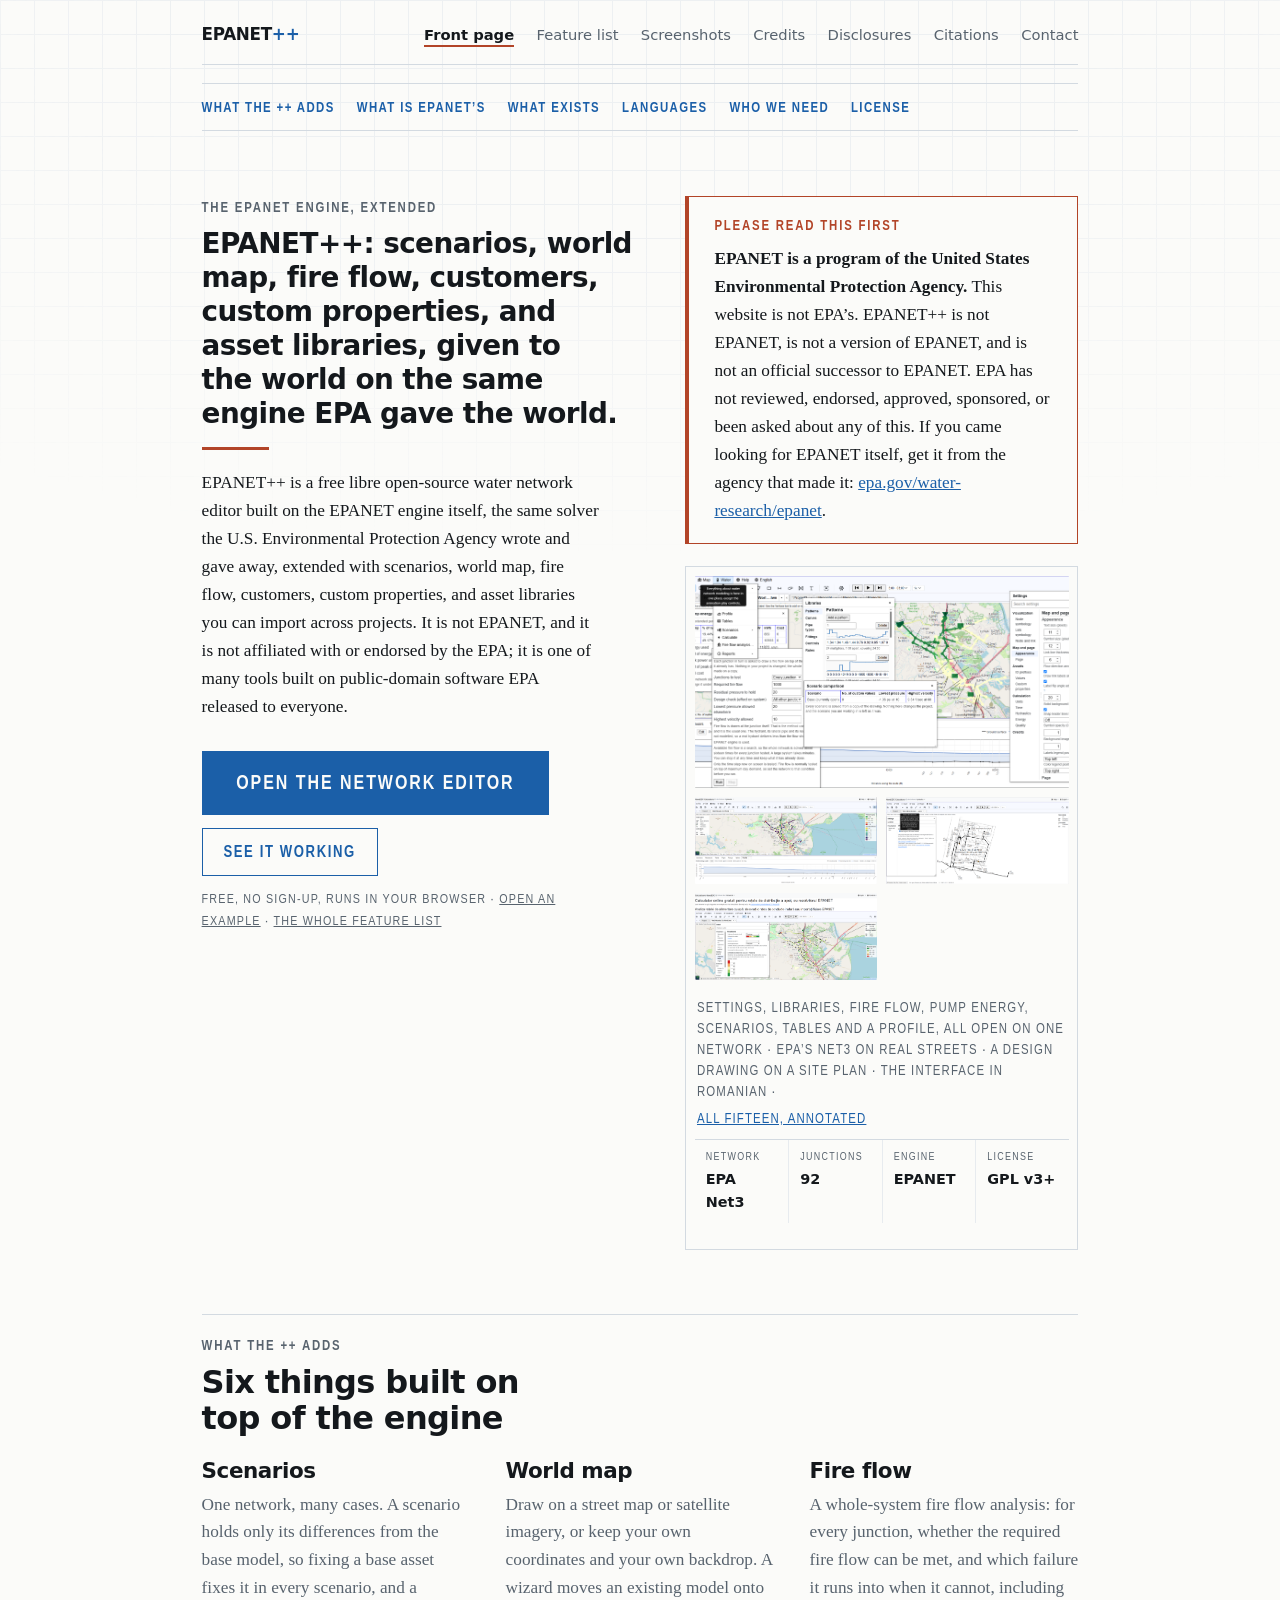
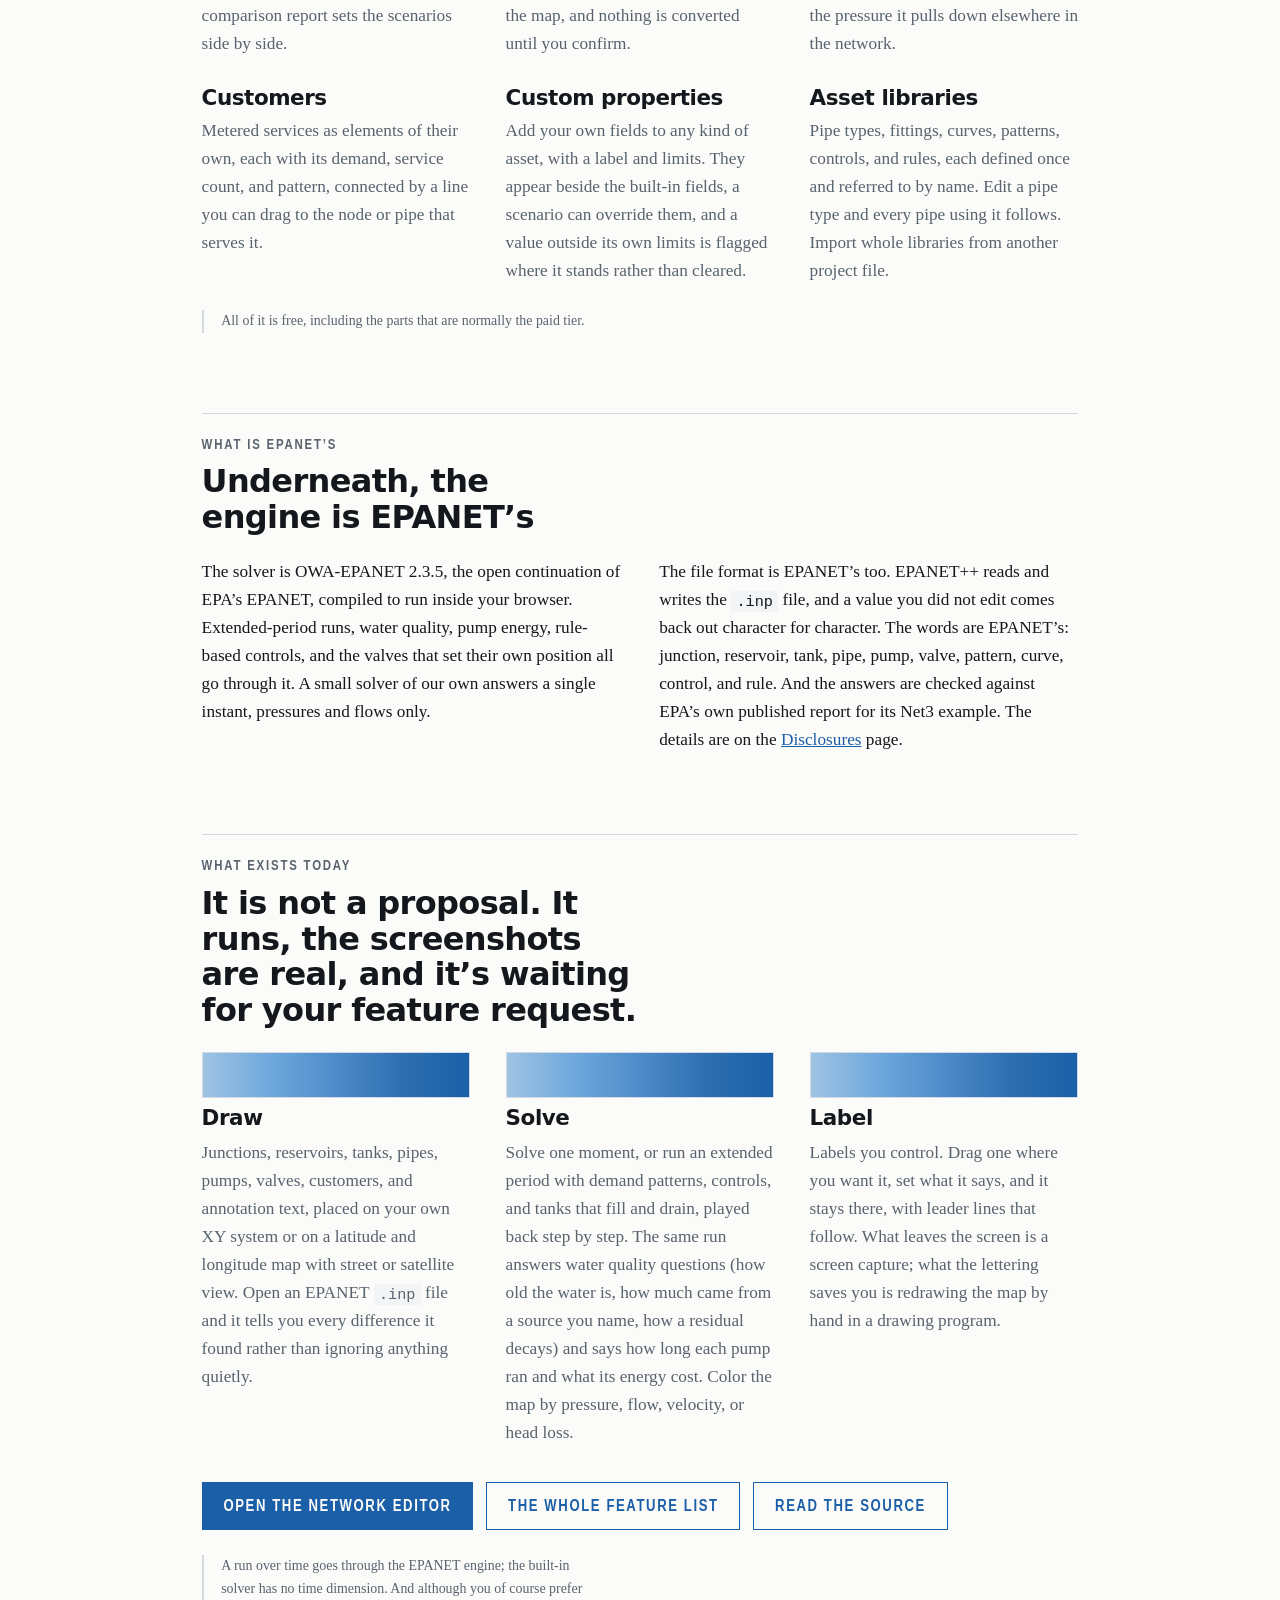
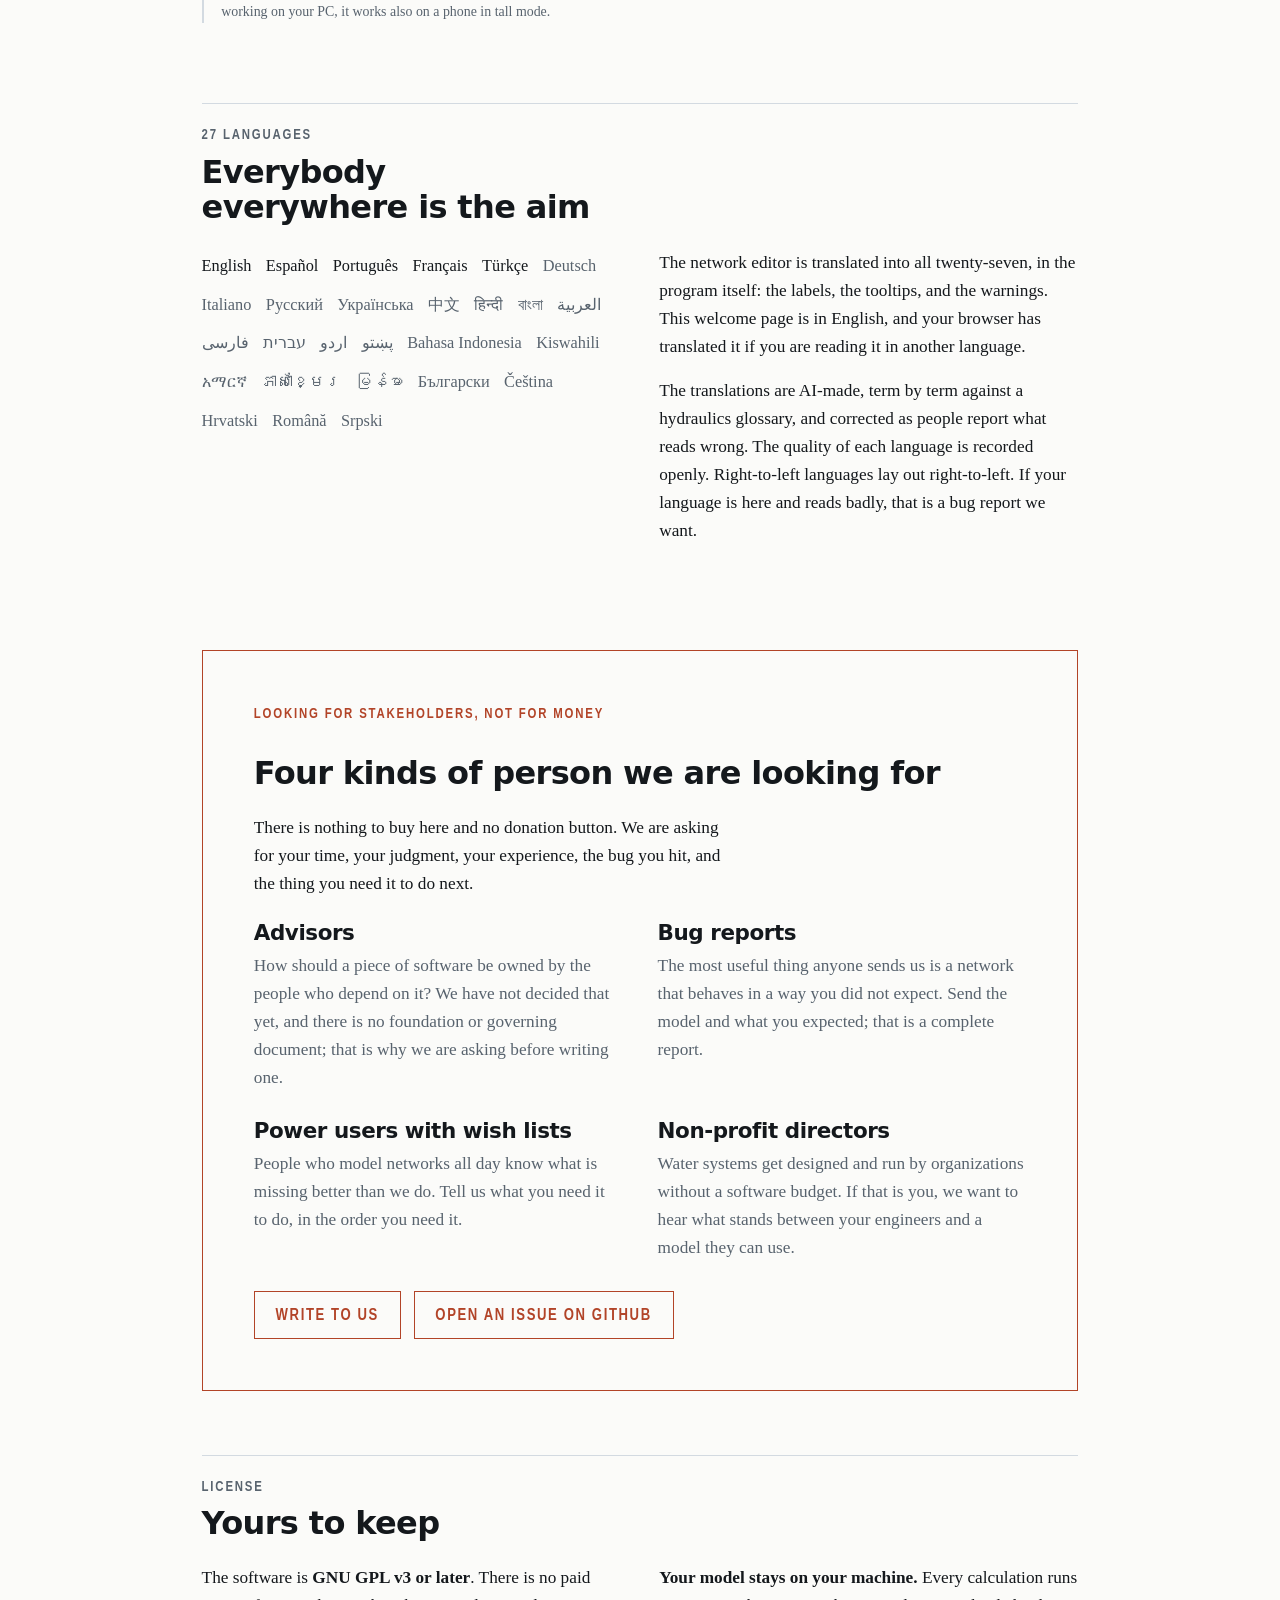
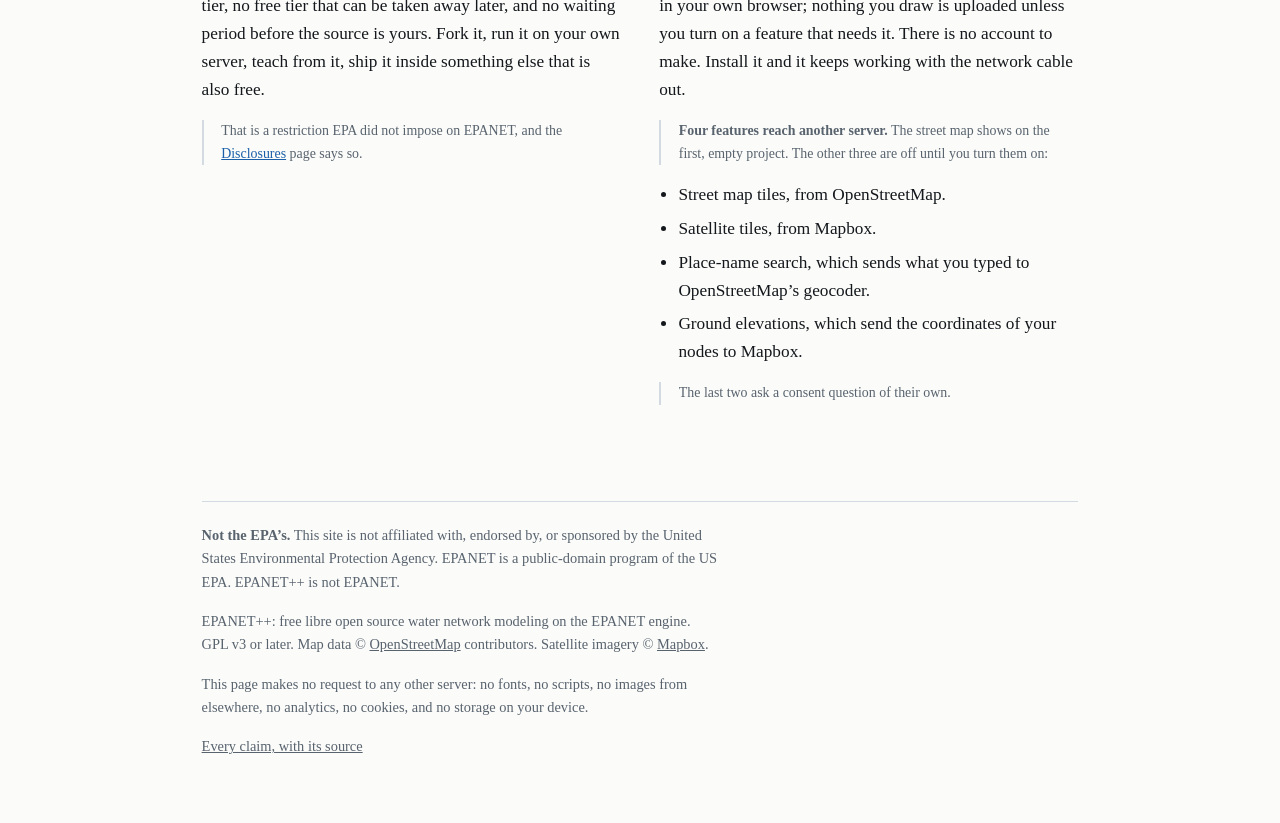
==== index.html @ e7a082dd "EPANET++ landing site: LibreWaterNet mirror, Option A app link Co-Authored-By: Claude Opus 5.5 (1M c" ====
<!doctype html>
<html lang="en">
<head>
<meta charset="utf-8">
<meta name="viewport" content="width=device-width, initial-scale=1">
<link rel="icon" href="favicon.svg" type="image/svg+xml">
<title>EPANET++ · the EPANET engine, extended</title>
<meta name="description" content="A free, GPL-licensed water network editor built on the EPANET engine, extended with scenarios, a world map, fire flow, customers, custom properties, and asset libraries. Not EPANET, and not affiliated with the EPA.">
<link rel="canonical" href="https://epanet-plus-plus.org/">
<meta property="og:type" content="website">
<meta property="og:site_name" content="EPANET++">
<meta property="og:url" content="https://epanet-plus-plus.org/">
<meta property="og:title" content="EPANET++ · the EPANET engine, extended">
<meta property="og:description" content="A free, GPL-licensed water network editor built on the EPANET engine, extended with scenarios, a world map, fire flow, customers, custom properties, and asset libraries. Not EPANET, and not affiliated with the EPA.">
<meta property="og:image" content="https://epanet-plus-plus.org/img/0082.png">
<meta property="og:image:width" content="1921">
<meta property="og:image:height" content="920">
<meta property="og:image:alt" content="One browser window showing a water network on a street map with the Settings box, the Libraries box, a fire flow analysis, a pump energy report, a scenario comparison and a hydraulic profile all open over it.">
<meta name="twitter:card" content="summary_large_image">

<link rel="stylesheet" href="style.css">
<style>
	/* The legend swatches: five steps of one blue ramp, drawn in CSS (LibreWaterNet drew them in
	   script; there is no script on this site). */
	#sw-draw    { background: linear-gradient(90deg, #9EC3E3, #6FA8DC, #4E8BC9, #2E6FB0, #1B5FA8); }
	#sw-solve   { background: linear-gradient(90deg, #9EC3E3, #6FA8DC, #4E8BC9, #2E6FB0, #1B5FA8); }
	#sw-publish { background: linear-gradient(90deg, #9EC3E3, #6FA8DC, #4E8BC9, #2E6FB0, #1B5FA8); }
</style>
</head>
<body>

<div class="sheet-bg" aria-hidden="true"></div>

<div class="sheet">

<header class="topbar">
	<!-- BEGIN GENERATED CHROME -->
	<div class="marks">
		<a class="wordmark" href="index.html">EPANET<span class="pp">++</span></a>
	</div>
	<nav>
		<a href="index.html" aria-current="page">Front page</a>
		<a href="features.html">Feature list</a>
		<a href="screenshots.html">Screenshots</a>
		<a href="credits.html">Credits</a>
		<a href="disclosures.html">Disclosures</a>
		<a href="citations.html">Citations</a>
		<a href="https://hawsedc.com/engcalcs/contact.php">Contact</a>
	</nav>
	<!-- END GENERATED CHROME -->
</header>
<nav class="jump" aria-label="Sections of this page">
	<a href="#adds">What the ++ adds</a>
	<a href="#engine">What is EPANET&rsquo;s</a>
	<a href="#what">What exists</a>
	<a href="#languages">Languages</a>
	<a href="#stakeholders">Who we need</a>
	<a href="#license">License</a>
</nav>

<main>

	<div class="hero">
		<div class="hero-grid">
			<div>
				<p class="label">The EPANET engine, extended</p>
				<!-- HEADLINE AND LEDE ARE TOM'S WORDING, VERBATIM (2026-09-27). Do not edit a word of
				     either without his ruling. The sentence "We are still finding out what EPANET can
				     do that we cannot, and we say so." was REMOVED on his instruction; do not restore
				     it. See CLAIMS.md section 1. -->
				<h1 class="h1-long">EPANET++: scenarios, world map, fire flow, customers, custom properties, and asset libraries, given to the world on the same engine EPA gave the world.<span class="rule-under"></span></h1>
				<p class="lede">EPANET++ is a free libre open-source water network editor built on the EPANET engine itself, the same solver the U.S. Environmental Protection Agency wrote and gave away, extended with scenarios, world map, fire flow, customers, custom properties, and asset libraries you can import across projects. It is not EPANET, and it is not affiliated with or endorsed by the EPA; it is one of many tools built on public-domain software EPA released to everyone.</p>
				<div class="actions">
					<a class="btn btn-go" data-app="" href="https://librewaternet.org/app/">Open the network editor</a>
					<a class="btn btn-ghost" href="screenshots.html">See it working</a>
				</div>
				<p class="actions-note">Free, no sign-up, runs in your browser &middot; <a data-app="?lpn_examples=1" href="https://librewaternet.org/app/?lpn_examples=1">Open an example</a> &middot; <a href="features.html">The whole feature list</a></p>
			</div>

			<div>
				<!-- THE DISCLAIMER IS ON THE FIRST SCREEN (dev/epanet-plus-plus-plan.md in EngCalcs):
				     "++" is a bolder typographic claim than "Not EPANET" and invites the affiliation
				     question harder. Adapted from not-epanet.org's model paragraph. It heads the right
				     column so it is above the fold on a desktop; on a phone it follows the buttons, below
				     a lede that already says "It is not EPANET". -->
				<div class="disclaimer" style="margin:0 0 1.4rem">
					<span class="label">Please read this first</span>
					<p><b>EPANET is a program of the United States Environmental Protection Agency.</b>
					This website is not EPA&rsquo;s. EPANET++ is not EPANET, is not a version of EPANET,
					and is not an official successor to EPANET. EPA has not reviewed, endorsed, approved,
					sponsored, or been asked about any of this. If you came looking for EPANET itself, get
					it from the agency that made it:
					<a href="https://www.epa.gov/water-research/epanet">epa.gov/water-research/epanet</a>.</p>
				</div>

			<figure class="plate" style="margin:0">
				<img src="img/0082.png" alt="One browser window showing a water network on a street map with the Settings box, the Libraries box, a fire flow analysis, a pump energy report, a scenario comparison and a hydraulic profile all open over it." width="1921" height="920" decoding="async">
				<div class="plate-strip">
					<img src="img/0028.png" alt="A water network on a street map of Novato, California, colored by pressure, with a hydraulic profile along a chosen path in the pane beneath it." width="1922" height="918" loading="lazy" decoding="async">
					<img src="img/0007.png" alt="A water network drawn over a site plan with hand-placed labels, leader lines and a title block." width="1917" height="919" loading="lazy" decoding="async">
					<img src="img/0026.png" alt="The same software with its entire interface in Romanian." width="1917" height="919" loading="lazy" decoding="async">
				</div>
				<figcaption class="plate-cap">Settings, Libraries, fire flow, pump energy, scenarios, tables and a profile, all open on one network &middot;
					EPA&rsquo;s Net3 on real streets &middot; a design drawing on a site plan &middot; the interface in Romanian &middot;
					<a href="screenshots.html">all fifteen, annotated</a></figcaption>
				<dl class="titleblock">
					<div><dt>Network</dt><dd>EPA Net3</dd></div>
					<div><dt>Junctions</dt><dd>92</dd></div>
					<div><dt>Engine</dt><dd>EPANET</dd></div>
					<div><dt>License</dt><dd>GPL v3+</dd></div>
				</dl>
			</figure>
			</div>
		</div>
	</div>

	<section id="adds">
		<div class="sec-head">
			<span class="label">What the ++ adds</span>
			<h2>Six things built on top of the engine</h2>
		</div>
		<!-- EACH OF THESE IS A STATEMENT ABOUT US, NEVER ABOUT WHAT EPANET LACKS. Tom struck a
		     "not downstream of EPANET" list once already for naming things EPANET does have. Say
		     what we built and stop. -->
		<div class="adds">
			<article>
				<h3>Scenarios</h3>
				<p>One network, many cases. A scenario holds only its differences from the base model, so
				fixing a base asset fixes it in every scenario, and a comparison report sets the scenarios
				side by side.</p>
			</article>
			<article>
				<h3>World map</h3>
				<p>Draw on a street map or satellite imagery, or keep your own coordinates and your own
				backdrop. A wizard moves an existing model onto the map, and nothing is converted until
				you confirm.</p>
			</article>
			<article>
				<h3>Fire flow</h3>
				<p>A whole-system fire flow analysis: for every junction, whether the required fire flow
				can be met, and which failure it runs into when it cannot, including the pressure it pulls
				down elsewhere in the network.</p>
			</article>
			<article>
				<h3>Customers</h3>
				<p>Metered services as elements of their own, each with its demand, service count, and
				pattern, connected by a line you can drag to the node or pipe that serves it.</p>
			</article>
			<article>
				<h3>Custom properties</h3>
				<p>Add your own fields to any kind of asset, with a label and limits. They appear beside
				the built-in fields, a scenario can override them, and a value outside its own limits is
				flagged where it stands rather than cleared.</p>
			</article>
			<article>
				<h3>Asset libraries</h3>
				<p>Pipe types, fittings, curves, patterns, controls, and rules, each defined once and
				referred to by name. Edit a pipe type and every pipe using it follows. Import whole
				libraries from another project file.</p>
			</article>
		</div>
		<p class="note">All of it is free, including the parts that are normally the paid tier.</p>
	</section>

	<section id="engine">
		<div class="sec-head">
			<span class="label">What is EPANET&rsquo;s</span>
			<h2>Underneath, the engine is EPANET&rsquo;s</h2>
		</div>
		<div class="two-col">
			<div>
				<p>The solver is OWA-EPANET 2.3.5, the open continuation of EPA&rsquo;s EPANET, compiled
				to run inside your browser. Extended-period runs, water quality, pump energy, rule-based
				controls, and the valves that set their own position all go through it. A small solver of
				our own answers a single instant, pressures and flows only.</p>
			</div>
			<div>
				<p>The file format is EPANET&rsquo;s too. EPANET++ reads and writes the <code>.inp</code>
				file, and a value you did not edit comes back out character for character. The words are
				EPANET&rsquo;s: junction, reservoir, tank, pipe, pump, valve, pattern, curve, control, and
				rule. And the answers are checked against EPA&rsquo;s own published report for its Net3
				example. The details are on the <a href="disclosures.html">Disclosures</a> page.</p>
			</div>
		</div>
	</section>

	<section id="what">
		<div class="sec-head">
			<span class="label">What exists today</span>
			<h2>It is not a proposal. It runs, the screenshots are real, and it&rsquo;s waiting for your feature request.</h2>
		</div>
		<div class="legend">
			<article>
				<div class="swatch" id="sw-draw"></div>
				<h3>Draw</h3>
				<p>Junctions, reservoirs, tanks, pipes, pumps, valves, customers, and annotation text,
				placed on your own XY system or on a latitude and longitude map with street or satellite
				view. Open an EPANET <code>.inp</code> file and it tells you every difference it found
				rather than ignoring anything quietly.</p>
			</article>
			<article>
				<div class="swatch" id="sw-solve"></div>
				<h3>Solve</h3>
				<p>Solve one moment, or run an extended period with demand patterns, controls, and tanks
				that fill and drain, played back step by step. The same run answers water quality
				questions (how old the water is, how much came from a source you name, how a residual
				decays) and says how long each pump ran and what its energy cost. Color the map by
				pressure, flow, velocity, or head loss.</p>
			</article>
			<article>
				<div class="swatch" id="sw-publish"></div>
				<h3>Label</h3>
				<p>Labels you control. Drag one where you want it, set what it says, and it stays there,
				with leader lines that follow. What leaves the screen is a screen capture; what the
				lettering saves you is redrawing the map by hand in a drawing program.</p>
			</article>
		</div>
		<div class="actions" style="margin-top:2.2rem">
			<a class="btn" data-app="" href="https://librewaternet.org/app/">Open the network editor</a>
			<a class="btn btn-ghost" href="features.html">The whole feature list</a>
			<a class="btn btn-ghost" href="https://github.com/hawstom/engcalcs">Read the source</a>
		</div>
		<p class="note" style="margin-top:1.6rem">A run over time goes through the EPANET engine; the
		built-in solver has no time dimension. And although you of course prefer working on your PC, it
		works also on a phone in tall mode.</p>
	</section>

	<section id="languages">
		<div class="sec-head">
			<span class="label">27 languages</span>
			<h2>Everybody everywhere is the aim</h2>
		</div>
		<div class="two-col">
			<div>
				<p class="langs">
					<span class="core">English</span>
					<span class="core">Español</span>
					<span class="core">Português</span>
					<span class="core">Français</span>
					<span class="core">Türkçe</span>
					<span>Deutsch</span>
					<span>Italiano</span>
					<span>Русский</span>
					<span>Українська</span>
					<span>中文</span>
					<span>हिन्दी</span>
					<span>বাংলা</span>
					<span>العربية</span>
					<span>فارسی</span>
					<span>עברית</span>
					<span>اردو</span>
					<span>پښتو</span>
					<span>Bahasa Indonesia</span>
					<span>Kiswahili</span>
					<span>አማርኛ</span>
					<span>ភាសាខ្មែរ</span>
					<span>မြန်မာ</span>
					<span>Български</span>
					<span>Čeština</span>
					<span>Hrvatski</span>
					<span>Română</span>
					<span>Srpski</span>
				</p>
			</div>
			<div>
				<p>The network editor is translated into all twenty-seven, in the program itself: the
				labels, the tooltips, and the warnings. This welcome page is in English, and your browser
				has translated it if you are reading it in another language.</p>
				<p>The translations are AI-made, term by term against a hydraulics glossary, and corrected
				as people report what reads wrong. The quality of each language is recorded openly.
				Right-to-left languages lay out right-to-left. If your language is here and reads badly,
				that is a bug report we want.</p>
			</div>
		</div>
	</section>

	<section id="stakeholders" class="invite">
		<span class="label">Looking for stakeholders, not for money</span>
		<h2>Four kinds of person we are looking for</h2>
		<p>There is nothing to buy here and no donation button. We are asking for your time, your
		judgment, your experience, the bug you hit, and the thing you need it to do next.</p>
		<div class="roles">
			<article>
				<h3>Advisors</h3>
				<p>How should a piece of software be owned by the people who depend on it? We have not
				decided that yet, and there is no foundation or governing document; that is why we are
				asking before writing one.</p>
			</article>
			<article>
				<h3>Bug reports</h3>
				<p>The most useful thing anyone sends us is a network that behaves in a way you did not
				expect. Send the model and what you expected; that is a complete report.</p>
			</article>
			<article>
				<h3>Power users with wish lists</h3>
				<p>People who model networks all day know what is missing better than we do. Tell us what
				you need it to do, in the order you need it.</p>
			</article>
			<article>
				<h3>Non-profit directors</h3>
				<p>Water systems get designed and run by organizations without a software budget. If that
				is you, we want to hear what stands between your engineers and a model they can use.</p>
			</article>
		</div>
		<div class="actions" style="margin-top:.4rem">
			<a class="btn btn-ghost" href="https://hawsedc.com/engcalcs/contact.php">Write to us</a>
			<a class="btn btn-ghost" href="https://github.com/hawstom/engcalcs">Open an issue on GitHub</a>
		</div>
	</section>

	<section id="license">
		<div class="sec-head">
			<span class="label">License</span>
			<h2>Yours to keep</h2>
		</div>
		<div class="two-col">
			<div>
				<p>The software is <strong>GNU GPL v3 or later</strong>. There is no paid tier, no free
				tier that can be taken away later, and no waiting period before the source is yours. Fork
				it, run it on your own server, teach from it, ship it inside something else that is also
				free.</p>
				<p class="note">That is a restriction EPA did not impose on EPANET, and the
				<a href="disclosures.html#less-free">Disclosures</a> page says so.</p>
			</div>
			<div>
				<p><strong>Your model stays on your machine.</strong> Every calculation runs in your own
				browser; nothing you draw is uploaded unless you turn on a feature that needs it. There is
				no account to make. Install it and it keeps working with the network cable out.</p>
				<p class="note"><strong>Four features reach another server.</strong> The street map shows
				on the first, empty project. The other three are off until you turn them on:</p>
				<ul class="plainlist">
					<li>Street map tiles, from OpenStreetMap.</li>
					<li>Satellite tiles, from Mapbox.</li>
					<li>Place-name search, which sends what you typed to OpenStreetMap&rsquo;s geocoder.</li>
					<li>Ground elevations, which send the coordinates of your nodes to Mapbox.</li>
				</ul>
				<p class="note">The last two ask a consent question of their own.</p>
			</div>
		</div>
	</section>

</main>

	<footer>
		<p><b>Not the EPA&rsquo;s.</b> This site is not affiliated with, endorsed by, or sponsored by
		the United States Environmental Protection Agency. EPANET is a public-domain program of the US
		EPA. EPANET++ is not EPANET.</p>
		<p>EPANET++: free libre open source water network modeling on the EPANET engine. GPL v3 or
		later. Map data &copy; <a href="https://www.openstreetmap.org/copyright">OpenStreetMap</a>
		contributors. Satellite imagery &copy; <a href="https://www.mapbox.com/about/maps/">Mapbox</a>.</p>
		<p>This page makes no request to any other server: no fonts, no scripts, no images from
		elsewhere, no analytics, no cookies, and no storage on your device.</p>
		<p><a href="citations.html">Every claim, with its source</a></p>
	</footer>
</div>


</body>
</html>
---- style.css ----
/* ============================================================================
   Not EPANET -- gateway site.

   A SIBLING of librewaternet.org, not a departure: the same drawing-sheet
   material (hairline frame, faint grid, condensed drafting labels, black ink
   and water blue, one red pencil accent). Two deliberate differences:

     1. NO WEB FONTS. That site links Google Fonts; this one may make no
        external request of any kind, because the first thing a reader of a
        page about honesty checks is the network tab. System stacks only.
     2. The page is quieter. This is a doorway, not a shop window, so the
        type scale tops out well below the sibling's hero.
   ========================================================================= */

:root {
	--paper:      #FBFBF9;
	--paper-2:    #F2F4F6;
	--ink:        #14181C;
	--ink-2:      #58636E;
	--rule:       #D3DAE1;
	--rule-soft:  #E7EBEF;
	--water:      #1B5FA8;
	/* The link's HOVER, and its job is to step AWAY from the page: darker than --water on paper,
	   lighter than it on a dark ground, so it is redefined per theme below. It used to be #4E8BC9
	   and consumed by nothing -- lighter than --water, which on near-white paper measures 3.46:1
	   and fails AA for text, so it could not have taken this job as it stood (2026-09-12). */
	--water-2:    #14477E;
	--water-soft: #E6EFF8;
	/* A SOLID BUTTON IS THE SAME COLOUR IN BOTH THEMES, deliberately, and that is why these three
	   are NOT in the theme blocks below. --water has two jobs -- text on a dark ground, and a large
	   fill -- and one token cannot do both: inverted to a light tint for text, it turns every
	   filled button into a bright plate glowing on a near-black page. Tom, 2026-09-12: *"These
	   colors are painful to my eyes."* So the fill holds the light-mode blue always, and carries
	   its own near-white ink rather than --paper, which flips to near-black in dark mode and would
	   put 1.5:1 text on it. Measured: ink on fill 6.32:1, ink on the hover fill 9.19:1. */
	--water-fill:       #1B5FA8;
	--water-fill-ink:   #FBFBF9;
	--water-fill-hover: #14477E;
	/* Red pencil. An engineer marks up a drawing in red, and it is NOT an interactive colour:
	   the disclaimer rule, the drafting ticks, and the invitation box with its own two asks. Plain
	   navigation is water. It had spread to every link's hover state, .count and .level, at which
	   point it was the page's second link colour rather than an accent (2026-09-12). */
	--pencil:     #B24428;

	--sheet-max: 960px;
	--step--1: clamp(.79rem, .75rem + .16vw, .87rem);
	--step-0:  clamp(1rem, .96rem + .2vw, 1.08rem);
	--step-1:  clamp(1.14rem, 1.06rem + .38vw, 1.34rem);
	--step-2:  clamp(1.5rem, 1.3rem + .9vw, 2rem);
	--step-3:  clamp(2rem, 1.5rem + 2.4vw, 3.4rem);

	--serif: Georgia, "Iowan Old Style", "Times New Roman", Times, serif;
	--sans: system-ui, -apple-system, "Segoe UI", Roboto, Helvetica, Arial, sans-serif;
	/* The sibling site loads Barlow Condensed from Google Fonts; this one may make no
	   external request, so the name is kept only for a reader who already has it and the
	   stack is expected to fall through. Where it falls all the way to --sans the eyebrows
	   and buttons render wider than drawn. That is accepted; a request is not. */
	--cond: "Barlow Condensed", "Archivo Narrow", "Arial Narrow", "Liberation Sans Narrow", var(--sans);
	--mono: ui-monospace, SFMono-Regular, Menlo, Consolas, "Liberation Mono", monospace;

	color-scheme: light;
}
@media (prefers-color-scheme: dark) {
	:root:not([data-theme="light"]) {
		--paper:      #10151A;
		--paper-2:    #171E25;
		--ink:        #E8EDF2;
		--ink-2:      #97A4B1;
		--rule:       #2C3841;
		--rule-soft:  #1E262E;
		--water:      #6FA8DC;
		--water-2:    #9CC6EA;
		--water-soft: #17242F;
		--pencil:     #E0745A;
		color-scheme: dark;
	}
}
:root[data-theme="dark"] {
	--paper:      #10151A;
	--paper-2:    #171E25;
	--ink:        #E8EDF2;
	--ink-2:      #97A4B1;
	--rule:       #2C3841;
	--rule-soft:  #1E262E;
	--water:      #6FA8DC;
	--water-2:    #9CC6EA;
	--water-soft: #17242F;
	--pencil:     #E0745A;
	color-scheme: dark;
}

* { box-sizing: border-box; }

/* A bare URL in running text is longer than a narrow phone is wide, and the page must never
   scroll sideways. Applied at the root rather than to .mono alone, because the same hazard
   appears wherever a domain or a file name is quoted. */
body { overflow-wrap: anywhere; }

body {
	margin: 0;
	background: var(--paper);
	color: var(--ink);
	font-family: var(--serif);
	font-size: var(--step-0);
	line-height: 1.62;
	-webkit-text-size-adjust: 100%;
}

/* The faint drafting grid, as on the sibling site. */
.sheet-bg {
	position: fixed; inset: 0; z-index: -1; pointer-events: none;
	background-image:
		linear-gradient(to right, var(--rule-soft) 1px, transparent 1px),
		linear-gradient(to bottom, var(--rule-soft) 1px, transparent 1px);
	background-size: 34px 34px;
	opacity: .7;
	-webkit-mask-image: radial-gradient(ellipse 120% 80% at 50% 0%, #000 30%, transparent 78%);
	mask-image: radial-gradient(ellipse 120% 80% at 50% 0%, #000 30%, transparent 78%);
}

.sheet {
	max-width: var(--sheet-max);
	margin: 0 auto;
	padding: 0 clamp(1rem, 4vw, 2.6rem);
}

h1, h2, h3 {
	font-family: var(--sans);
	margin: 0;
	line-height: 1.12;
	letter-spacing: -.02em;
	text-wrap: balance;
}
h1 { font-size: var(--step-3); font-weight: 800; }
h2 { font-size: var(--step-2); font-weight: 700; }
h3 { font-size: var(--step-1); font-weight: 650; }

p { margin: 0 0 1rem; max-width: 68ch; }
a { color: var(--water); }
a:hover, a:focus-visible { color: var(--water-2); }

.label {
	font-family: var(--cond);
	font-weight: 600;
	text-transform: uppercase;
	letter-spacing: .13em;
	font-size: var(--step--1);
	color: var(--ink-2);
	margin: 0 0 .55rem;
	display: block;
}

/* --- header ------------------------------------------------------------- */
.topbar {
	display: flex; align-items: baseline; justify-content: space-between;
	gap: 1rem; flex-wrap: wrap;
	padding: 1.3rem 0 1rem;
	border-bottom: 1px solid var(--rule);
}
.wordmark {
	font-family: var(--sans);
	font-weight: 800; font-size: 1.05rem;
	letter-spacing: -.02em;
	color: var(--ink); text-decoration: none;
}

/* **TWO WORDMARKS, ONE UPPER-LEFT.** The sister site's name sits beside our own, quieter
   than it but built from the same parts, so the pair reads as two doors rather than as a
   brand and an advertisement. It wraps before the nav does, because on a narrow screen the
   thing a reader needs first is still "where am I". */
.marks { display: flex; align-items: baseline; gap: 1rem; flex-wrap: wrap; }
.marks .sister { font-weight: 700; color: var(--ink-2); }
.marks .sister .libre { color: var(--water); }
.marks .sister:hover, .marks .sister:focus-visible { color: var(--ink); }
.topbar nav { display: flex; gap: 1.4rem; flex-wrap: wrap; }
.topbar nav a { color: var(--ink-2); text-decoration: none; font-family: var(--sans); font-size: .92rem; }
.topbar nav a:hover, .topbar nav a:focus-visible { color: var(--water); }

/* --- the disclaimer, which is the whole point of the site ---------------- */
.hero { padding: clamp(2rem, 5vw, 3.4rem) 0 0; }
.hero h1 .rule-under {
	display: block; width: 4.2rem; height: 3px;
	background: var(--pencil); margin: 1rem 0 0;
}
.lede { font-size: var(--step-1); max-width: 46ch; margin: 1.2rem 0 0; }

.disclaimer {
	margin: 2rem 0 0;
	border: 1px solid var(--pencil);
	border-left-width: 4px;
	background: var(--paper);
	padding: 1.1rem clamp(1rem, 3vw, 1.6rem);
}
.disclaimer p:last-child { margin-bottom: 0; }
.disclaimer .label { color: var(--pencil); }

/* --- the two doors ------------------------------------------------------ */
.doors {
	display: grid; gap: 1rem; margin: 2.2rem 0 0;
	grid-template-columns: 1fr;
}
@media (min-width: 720px) { .doors { grid-template-columns: 1fr 1fr; } }
.door {
	border: 1px solid var(--rule);
	background: var(--paper);
	padding: 1.2rem clamp(1rem, 3vw, 1.5rem);
	display: flex; flex-direction: column;
}
.door h3 { margin-bottom: .5rem; }
.door p { font-size: .96rem; flex: 1; }
.btn {
	align-self: flex-start;
	font-family: var(--cond);
	font-weight: 600; text-transform: uppercase; letter-spacing: .1em;
	font-size: 1rem;
	padding: .62rem 1.3rem;
	border: 1px solid var(--water-fill);
	background: var(--water-fill); color: var(--water-fill-ink);
	text-decoration: none;
}
/* Darkens rather than flipping to --ink, which in dark mode is near-WHITE: a hover that turns the
   button into a white plate is the glare these tokens exist to remove, at its worst. */
.btn:hover, .btn:focus-visible {
	background: var(--water-fill-hover); border-color: var(--water-fill-hover);
	color: var(--water-fill-ink);
}

/* --- sections ----------------------------------------------------------- */
section { padding: clamp(2.4rem, 6vw, 4rem) 0 0; }
.sec-head { border-top: 1px solid var(--rule); padding-top: 1.2rem; margin-bottom: 1.4rem; }
.sec-head h2 { max-width: 24ch; }
.sec-head .sub { color: var(--ink-2); margin: .6rem 0 0; }

.item { margin: 0 0 2rem; }
.item h3 { margin-bottom: .5rem; }
/* What a section's rows are holding up, and where to go and read it. A citation number is only
   worth having if the page it supports can be reached from it (Tom, 2026-09-12). */
.seclead { margin: -.2rem 0 .9rem; max-width: 70ch; color: var(--ink-2); font-size: var(--step--1, .94em); }
.seclead a { color: var(--water); }
.item:last-child { margin-bottom: 0; }

blockquote {
	margin: 0 0 1rem;
	padding: 0 0 0 1.1rem;
	border-left: 3px solid var(--water);
	color: var(--ink);
	font-style: italic;
}
blockquote p:last-child { margin-bottom: 0; }
blockquote .attrib { font-style: normal; font-family: var(--sans); font-size: .88rem; color: var(--ink-2); display: block; margin-top: .5rem; }

/* A measured fact, set apart so it can be checked one at a time. */
.facts { list-style: none; margin: 0 0 1rem; padding: 0; max-width: 68ch; }
.facts li {
	border-top: 1px solid var(--rule-soft);
	padding: .7rem 0;
}
.facts li:last-child { border-bottom: 1px solid var(--rule-soft); }
.facts b { font-family: var(--sans); font-weight: 650; }
code, .mono { font-family: var(--mono); font-size: .9em; }

/* The licence-required acknowledgement and other fine print. */
.finewords {
	font-size: .9rem; color: var(--ink-2);
	background: var(--paper-2);
	border: 1px solid var(--rule-soft);
	padding: .8rem 1rem;
	max-width: 68ch;
}
.finewords p { margin: 0; max-width: none; }

/* ---------------------------------------------------------------------------
   The claims ledger (claims.html). A table is the right shape here and not a
   decorative one: the page's whole argument is that each assertion stands on
   its own line and can be checked without reading the ones around it.

   The source column carries long citations and bare file paths, so the table
   gets its own horizontal scroll rather than letting the sheet scroll sideways.
   -------------------------------------------------------------------------- */
.table-scroll {
	overflow-x: auto;
	margin: 0 0 1.4rem;
	border: 1px solid var(--rule-soft);
}
.table-scroll table {
	border-collapse: collapse;
	width: 100%;
	min-width: 34rem;
	font-size: var(--step--1);
	background: var(--paper);
}
.table-scroll th {
	font-family: var(--cond);
	text-transform: uppercase;
	letter-spacing: .08em;
	font-size: .78rem;
	font-weight: 600;
	color: var(--ink-2);
	text-align: left;
	padding: .5rem .7rem;
	border-bottom: 1px solid var(--rule);
	background: var(--paper-2);
	white-space: nowrap;
}
.table-scroll td {
	padding: .55rem .7rem;
	border-bottom: 1px solid var(--rule-soft);
	vertical-align: top;
}
.table-scroll tr:last-child td { border-bottom: 0; }
/* The claim number is the row's name; keep the digits aligned and unwrapped. */
.table-scroll td:first-child {
	font-family: var(--mono);
	font-variant-numeric: tabular-nums;
	white-space: nowrap;
	color: var(--ink-2);
}
/* The number is a link to its own row, so a claim can be cited from anywhere and followed back
   (Tom, 2026-09-12: *"potentially very embarrassing if its citation numbering doesn't call back
   to anything"*). Underlined only on hover: 62 permanently underlined numbers down the left of a
   long table would read as a column of broken text. */
.table-scroll td:first-child a.rownum { color: inherit; text-decoration: none; }
.table-scroll td:first-child a.rownum:hover,
.table-scroll td:first-child a.rownum:focus-visible { color: var(--water); text-decoration: underline; }
.table-scroll tr:target td { background: var(--water-soft, #eef5fb); }
.table-scroll td:nth-child(2) { min-width: 16rem; }
.table-scroll td:last-child { color: var(--ink-2); }
.table-scroll code { font-size: .92em; }

footer {
	margin-top: clamp(3rem, 8vw, 5rem);
	border-top: 1px solid var(--rule);
	padding: 1.4rem 0 3rem;
	font-size: .9rem;
	color: var(--ink-2);
}
footer p { max-width: 72ch; }

/* The three reasons for using EPANET's name, in the disclaimer box (2026-09-06). Numbered because
   the reader is being told there are exactly three and that none is being held back; a bulleted
   list would let the third one look like an afterthought instead of an equal. */
.reasons {
	margin: 0.6rem 0;
	padding-inline-start: 1.4rem;
}
.reasons li {
	margin-bottom: 0.45rem;
}

/* A qualification attached to a claim: the part that stops the claim being too flattering. Set
   slightly quieter than the claim but NOT hidden and NOT collapsible, because on this page in
   particular the qualification is the point. */
.qualify {
	display: block;
	margin-top: 0.4rem;
	opacity: 0.88;
}


/* ============================================================================
   ONE STYLESHEET FOR THE WHOLE SITE (Tom, 2026-09-12: *"The styling on LWN
   index.html doesn't match its other pages, and this is embarrassing. Make
   everything match using a single css file. For what it's worth, I like the
   style at Credits etc better than what's at index.html."*)

   Four pages linked this file and three carried a <style> block of their own:
   index 12.7 KB, features 8 KB, screenshots 6 KB. They were never a different
   DESIGN -- every colour token was already identical, to the hex -- but they
   were a different VOCABULARY and a different scale, so the same page
   furniture had two names and the type grew a step when you clicked through.

   WHAT THE MERGE DECIDED, and it went the way Tom said:
     * The tokens above are the Credits ones. That means a 960px sheet where
       the front page had 1160, and the smaller type scale. It is the look he
       chose between the two.
     * --font-ui / --font-cond / --font-serif were the same three faces this
       file calls --sans / --cond / --serif. One spelling now: this file's.
     * `header.tb`, `.tb-meta` and `footer.tb2` are GONE rather than moved.
       They were a second chrome doing the first chrome's job, and the whole
       complaint was that the chrome does not match. All seven pages use
       .topbar and the plain footer.

   Everything below is page furniture that genuinely belongs to one page, kept
   in its own section so it is obvious what may be deleted with a page.
   ========================================================================= */

/* ---- THE FRONT PAGE ------------------------------------------------------
   The hero grid, the plate and its strip, the title block, the legend, the
   language chips, the invite and the roles. Nothing here is used elsewhere. */

.hero-grid {
	display: grid; gap: clamp(1.6rem, 4vw, 3.2rem);
	grid-template-columns: 1fr;
	align-items: end;
}
@media (min-width: 900px) {
	.hero-grid { grid-template-columns: minmax(0, 27rem) minmax(0, 1fr); }
}
h1 .rule-under {
	display: block; width: 4.2rem; height: 3px;
	background: var(--water); margin: 1.1rem 0 0;
}
.lede em { font-style: italic; color: var(--water); }
.actions { display: flex; flex-wrap: wrap; gap: .8rem; margin-top: 1.9rem; }
/* The one button the page is FOR. Bigger than its neighbours on purpose -- a reader
   who wants the software and not the invitation should find it without reading.
   SIZE ONLY: it used to restate .btn's three colour declarations and its own hover, which is three
   more places to forget when the palette moves -- and .btn-primary, deleted with them, was
   byte-identical to plain .btn (2026-09-12). */
.btn-go {
	font-size: 1.22rem;
	padding: .95rem 2.1rem;
}
.actions-note {
	font-family: var(--cond);
	text-transform: uppercase; letter-spacing: .09em;
	/* --ink-2, not --ink-soft: the latter is defined in neither theme, and an undefined custom
	   property on an INHERITED property falls back to the inherited value rather than erroring --
	   so this read full-strength --ink and silently ignored the muting its own name promises.
	   Found 2026-09-12; --ink-2 is the secondary tone every other muted line on the site uses. */
	font-size: .82rem; color: var(--ink-2);
	margin-top: .8rem;
}
.actions-note a { color: inherit; }
/* --- the map ------------------------------------------------------------ */
.plate {
	border: 1px solid var(--rule);
	background: var(--paper);
	padding: .55rem;
}
/* The figure is a SLOT, and the inline SVG in it is a PLACEHOLDER for a real
   screenshot, animated GIF or video of the app. Any of those drops straight in
   here -- same element position, same box -- so replacing the drawing is not a
   layout change. Requirements for the replacement asset: dev/positioning.md §9. */
/* THREE SCREENS, ONE PLATE: the hero at full width and two supporting frames under it.
   Two columns on anything but a narrow phone, where they stack rather than shrink to
   illegibility -- a screenshot at a third of a phone's width says nothing. */
/* Three since 2026-09-12, when the crowded frame took the lead slot and pushed 0028 down here.
   `auto-fit` rather than a typed count, so the next one that arrives does not need a rule. */
.plate-strip {
	display: grid;
	grid-template-columns: repeat(auto-fit, minmax(140px, 1fr));
	gap: .55rem;
	margin-top: .55rem;
}
.plate-strip > img { display: block; width: 100%; height: auto; }
@media (max-width: 560px) { .plate-strip { grid-template-columns: 1fr; } }
.plate-cap {
	font-family: var(--cond);
	font-size: .82rem;
	letter-spacing: .04em;
	color: var(--ink-2);
	padding: .5rem .15rem .1rem;
	line-height: 1.5;
}
.plate > svg,
.plate > img,
.plate > video {
	display: block;
	width: 100%;
	height: auto;
	aspect-ratio: 760 / 430;
	object-fit: cover;
	background: var(--paper-2);
}
/* Title block, bottom-right of a real sheet. */
.titleblock {
	display: grid;
	grid-template-columns: repeat(4, minmax(0, 1fr));
	border-top: 1px solid var(--rule);
	margin-top: .55rem;
}
.titleblock div { padding: .5rem .7rem; border-left: 1px solid var(--rule-soft); }
.titleblock div:first-child { border-left: 0; }
.titleblock dt {
	font-family: var(--cond);
	text-transform: uppercase; letter-spacing: .12em;
	font-size: .68rem; color: var(--ink-2); margin: 0;
}
.titleblock dd {
	margin: .15rem 0 0;
	font-family: var(--sans);
	font-weight: 600; font-size: .9rem;
	font-variant-numeric: tabular-nums;
}
.sec-head .label { white-space: nowrap; }
/* The legend — a map has one, so the feature list is one. */
.legend { display: grid; gap: 2.2rem; grid-template-columns: 1fr; }
@media (min-width: 760px) { .legend { grid-template-columns: repeat(3, 1fr); } }
.legend article { display: flex; flex-direction: column; gap: .55rem; }
.legend h3 { font-size: var(--step-1); font-weight: 600; }
.legend p { margin: 0; color: var(--ink-2); }
.swatch { width: 100%; height: 46px; border: 1px solid var(--rule); }
/* Languages — the real list, in their own scripts. */
.langs {
	display: flex; flex-wrap: wrap; gap: .34rem .9rem;
	font-size: 1.02rem; line-height: 2.05;
	max-width: 62ch;
}
.langs span { color: var(--ink-2); }
.langs span.core { color: var(--ink); }
.two-col { display: grid; gap: 2.4rem; grid-template-columns: 1fr; }
@media (min-width: 820px) { .two-col { grid-template-columns: 1fr 1fr; } }
.two-col p { max-width: 60ch; }
.two-col p:first-of-type { margin-top: 0; }
code {
	font-family: ui-monospace, "SF Mono", Menlo, Consolas, monospace;
	font-size: .88em;
	background: var(--paper-2);
	padding: .1em .35em;
}
.note {
	border-left: 2px solid var(--rule);
	padding-left: 1.1rem;
	color: var(--ink-2);
	font-size: var(--step--1);
	max-width: 58ch;
}
/* --- the invitation ----------------------------------------------------- */
.invite {
	border: 1px solid var(--pencil);
	padding: clamp(1.8rem, 5vw, 3.2rem);
	margin-top: clamp(3rem, 8vw, 5.6rem);
	display: grid; gap: 1.4rem;
}
.invite h2 { font-size: var(--step-2); font-weight: 600; }
.invite .label { color: var(--pencil); }
.invite p { margin: 0; max-width: 56ch; }
/* The invitation's two asks are GHOSTS, and the bespoke override they used to have was a bug.
   It set a pencil border and pencil TEXT and never cleared .btn's `background: var(--water)`, so
   pencil sat on a water plate at a measured 1.22:1 -- which is what Tom saw and called painful
   (2026-09-12). Its own hover rule gave the intent away: a transparent resting state.
   Reusing .btn-ghost rather than re-clearing the background by hand, so there is one outline
   button on this page and this rule only says which colour it wears here. Write-to-us and
   open-an-issue are a matched, equal-weight pair, and the page's real primary calls ("Start a
   model now", "Open the app") should not have to compete with them.
   Pencil on paper measures 5.88:1 at rest and 5.96:1 on hover -- both clear AA. */
.invite .btn-ghost { color: var(--pencil); border-color: var(--pencil); }
.invite .btn-ghost:hover, .invite .btn-ghost:focus-visible {
	background: var(--pencil); color: var(--paper); border-color: var(--pencil);
}
/* The four kinds of person, inside the invitation box. Two up, because the
   ask is the page's subject and each one needs a sentence, not a caption. */
.roles { display: grid; gap: 1.7rem 2.2rem; grid-template-columns: 1fr; }
@media (min-width: 700px) { .roles { grid-template-columns: 1fr 1fr; } }
.roles h3 { font-size: var(--step-1); font-weight: 600; margin-bottom: .45rem; }
.roles p { margin: 0; color: var(--ink-2); }
/* The second hero paragraph — the ask itself, under the tagline. */
.lede-2 { max-width: 42ch; margin: 1.1rem 0 0; color: var(--ink-2); }
.lede-2 strong { color: var(--pencil); }
footer a { color: var(--ink-2); }
footer a:hover { color: var(--water); }
/* Water moves. One motion idea, and it is the subject. */
@media (prefers-reduced-motion: no-preference) {
	.flow { animation: flow 2.6s linear infinite; }
}
@keyframes flow { to { stroke-dashoffset: -18; } }

/* ---- THE FEATURE LIST ----------------------------------------------------
   The section index, the count line, and the single-column table the list is
   drawn as. `.dek`, `.standfirst` and `.level` are shared with the screenshot
   gallery and are defined here, once, because this page is built first. */

.dek { font-size: var(--step-1); color: var(--ink-2); max-width: 60ch; margin: 0 0 12px; line-height: 1.45; }
.standfirst { max-width: 66ch; margin: 0 0 34px; }
/* ---- the count line and the section index ---- */
.count {
	font-family: var(--cond);
	font-weight: 600; font-size: var(--step--1);
	letter-spacing: .12em; text-transform: uppercase;
	color: var(--ink-2); margin: 0 0 14px;
}
.count a { color: var(--water); }
.jump {
	display: flex; flex-wrap: wrap; gap: 8px 22px;
	font-family: var(--cond);
	font-weight: 600; font-size: var(--step--1);
	letter-spacing: .1em; text-transform: uppercase;
	border-top: 1px solid var(--rule); border-bottom: 1px solid var(--rule);
	padding: 12px 0; margin: 0 0 10px;
}
.jump a { color: var(--water); text-decoration: none; }
.jump a:hover, .jump a:focus-visible { text-decoration: underline; }
/* ---- a section of the list ---- */
section.act > h2 {
	font-family: var(--cond);
	font-weight: 600; font-size: var(--step--1);
	letter-spacing: .16em; text-transform: uppercase;
	color: var(--water); margin: 46px 0 0;
	padding-bottom: 7px; border-bottom: 1px solid var(--rule);
	scroll-margin-top: 18px;
}
section.act > h2 .ct { color: var(--ink-2); float: right; letter-spacing: .06em; }
/* ONE COLUMN, ONE FEATURE PER ROW (Tom, 2026-09-12). This was a two-column list, and two
   columns are what made 37 one-sentence rows read as a sprawl -- the eye has to find where the
   left column ends and the right begins, once per section. A table row spans the measure, the
   rule under it runs the full width, and the order down the page is the order it is written in.
   `max-width` is on the cell's text, not on the row, so the rules stay flush. */
table.feats {
	width: 100%; border-collapse: collapse;
	margin: 0; table-layout: fixed;
}
table.feats td {
	padding: 13px 0 13px 22px;
	border-bottom: 1px solid var(--rule-soft);
	position: relative;
	text-align: left; vertical-align: top;
	hyphens: none; overflow-wrap: break-word;
}
/* The drafting tick. A red pencil mark against each line, the way somebody
   checking a drawing marks off what they have verified. */
table.feats td::before {
	content: ""; position: absolute; left: 0; top: 1.28em;
	width: 9px; height: 9px;
	border-left: 2px solid var(--pencil); border-bottom: 2px solid var(--pencil);
	transform: rotate(-45deg) translateY(-2px);
}
table.feats code {
	font-family: ui-monospace, "SFMono-Regular", Menlo, Consolas, monospace;
	font-size: .88em; background: var(--water-soft);
	padding: .05em .32em; border-radius: 2px;
}
/* ---- the honest footer ---- */
.level {
	border: 1px solid var(--rule); border-left: 3px solid var(--pencil);
	background: var(--paper-2); border-radius: 0 2px 2px 0;
	padding: 20px 24px; margin: 56px 0 0;
	scroll-margin-top: 18px;
}
.level h2 {
	font-family: var(--sans);
	font-weight: 600; font-size: var(--step-1); margin: 0 0 10px;
}
.level p { max-width: 66ch; margin: 0 0 12px; }
.level p:last-child { margin-bottom: 0; }
.level a { color: var(--water); }
/* ---- the one thing to do next ---- */
.go { margin: 40px 0 0; display: flex; flex-wrap: wrap; gap: 12px; align-items: center; }
/* border-color stated rather than inherited: .btn's border is --water-fill now, which is a dark
   blue and all but invisible against a dark page. An outline button's outline is TEXT-weight. */
.btn-ghost { background: transparent; color: var(--water); border-color: var(--water); }
.btn-ghost:hover, .btn-ghost:focus-visible { background: var(--water-soft); border-color: var(--water); color: var(--water); }

/* ---- THE SCREENSHOT GALLERY ----------------------------------------------
   A plate is one frame with its heading, caption, numbered figcaption and the
   note under it. `.plate.tall` is the phone shot, which is sized to its own
   width and centred rather than run to the measure. */

/* ---- section ---- */
section.act { margin: 0 0 26px; }
.act > h2 {
	font-family: var(--cond);
	font-weight: 600; font-size: var(--step--1);
	letter-spacing: .16em; text-transform: uppercase;
	color: var(--water); margin: 46px 0 0;
	padding-bottom: 7px; border-bottom: 1px solid var(--rule);
}
/* ---- plate: one screenshot and its annotation ---- */
figure.plate { margin: 30px 0 0; }
.plate h3 {
	font-family: var(--sans);
	font-weight: 600; font-size: var(--step-1); letter-spacing: -.012em;
	margin: 0 0 6px; text-wrap: balance;
}
.plate .cap {color: var(--ink-2); margin: 0 0 16px; max-width: 68ch; }
.plate .shot {
	border: 1px solid var(--rule); background: var(--paper-2);
	padding: 6px; border-radius: 2px;
}
.plate img { display: block; width: 100%; height: auto; border-radius: 1px; }
/* A phone capture is 1080 x 2061 -- portrait. At the sheet's full width it would stand two
   screens tall and read as a poster rather than as a phone, so it is held to roughly a phone's
   own width and centred. The frame around it is the same .shot border every other plate uses. */
.plate.tall .shot { max-width: 330px; margin-left: auto; margin-right: auto; }
.plate figcaption {
	display: flex; flex-wrap: wrap; gap: 6px 18px;
	font-family: var(--cond);
	font-weight: 500; font-size: var(--step--1);
	letter-spacing: .08em; text-transform: uppercase;
	color: var(--ink-2); margin-top: 9px;
}
.plate figcaption .n {color: var(--water); }
.plate .note { max-width: 68ch; margin: 14px 0 0; }

/* ---- YOU ARE HERE --------------------------------------------------------
   `aria-current="page"` is the whole marker: it is what a screen reader
   announces and what this rule colours, so the fact is stated once rather
   than as an attribute and a class that can disagree. The bar is generated by
   tools/build-chrome.php and is identical on all seven pages. */
.topbar nav a[aria-current="page"] {
	color: var(--ink);
	font-weight: 700;
	box-shadow: inset 0 -2px 0 var(--pencil);
}

/* The front page's own section index. Same component as the feature list's,
   and deliberately NOT the site bar: a strip that mixes "leave this page"
   with "scroll this page" cannot tell a reader which a link will do. */
.jump { margin-top: 1.1rem; }

/* ==========================================================================
   EPANET++ additions. Everything above this line is LibreWaterNet.org's stylesheet,
   copied whole (same author, same GPL v3+ licence), so the two sites read as one family.
   ========================================================================== */
.wordmark .pp { color: var(--water); letter-spacing: 0; }
/* Tom's headline is a sentence, not a slogan, so it is set a step down from a slogan's h1. */
h1.h1-long { font-size: clamp(1.3rem, 1.1rem + .8vw, 1.75rem); line-height: 1.22; max-width: 34ch; }
.hero-grid { align-items: start; }
.hero .lede { font-size: var(--step-0); }
.plainlist { max-width: 60ch; margin: .4rem 0 1rem; padding-left: 1.2rem; }
.plainlist li { margin: 0 0 .35rem; }
.adds { display: grid; gap: 1.7rem 2.2rem; grid-template-columns: 1fr; margin: 0 0 1.6rem; }
@media (min-width: 760px) { .adds { grid-template-columns: repeat(2, 1fr); } }
@media (min-width: 1000px) { .adds { grid-template-columns: repeat(3, 1fr); } }
.adds h3 { font-size: var(--step-1); font-weight: 600; margin-bottom: .45rem; }
.adds p { margin: 0; color: var(--ink-2); }
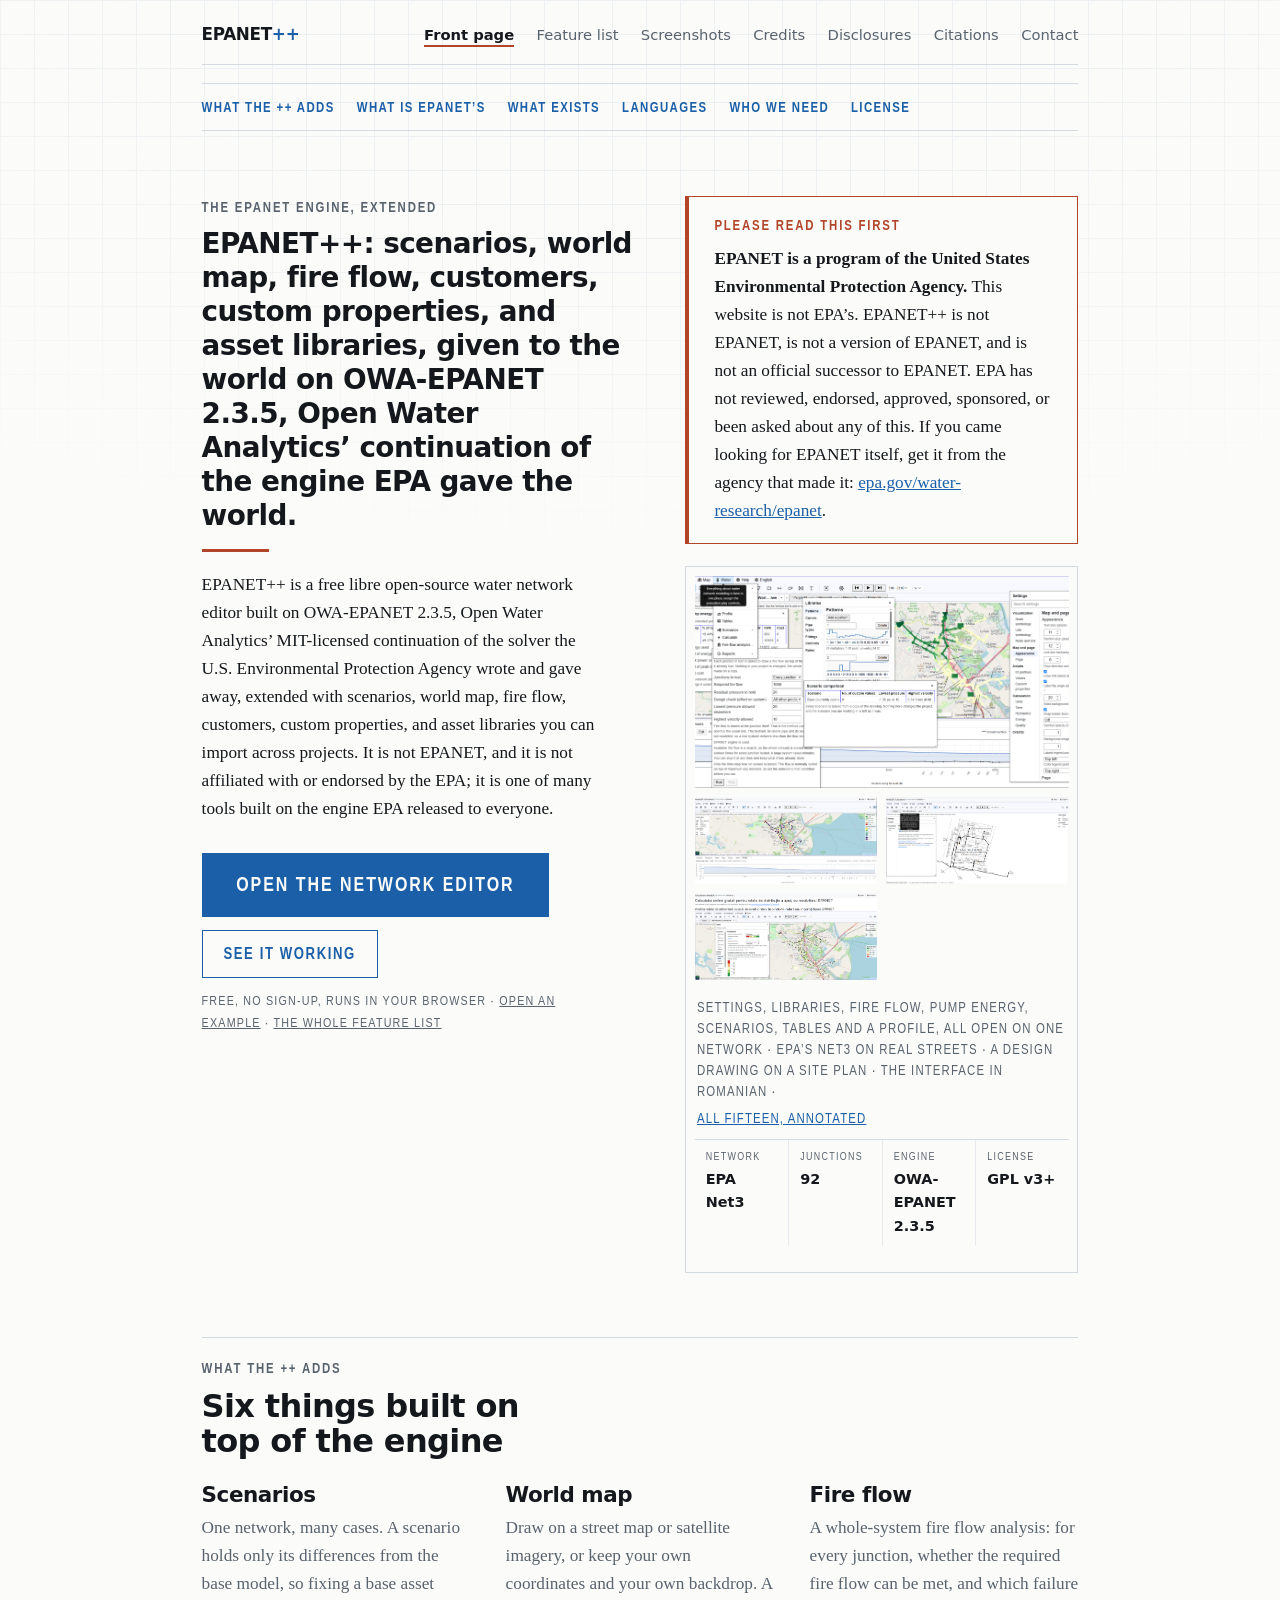
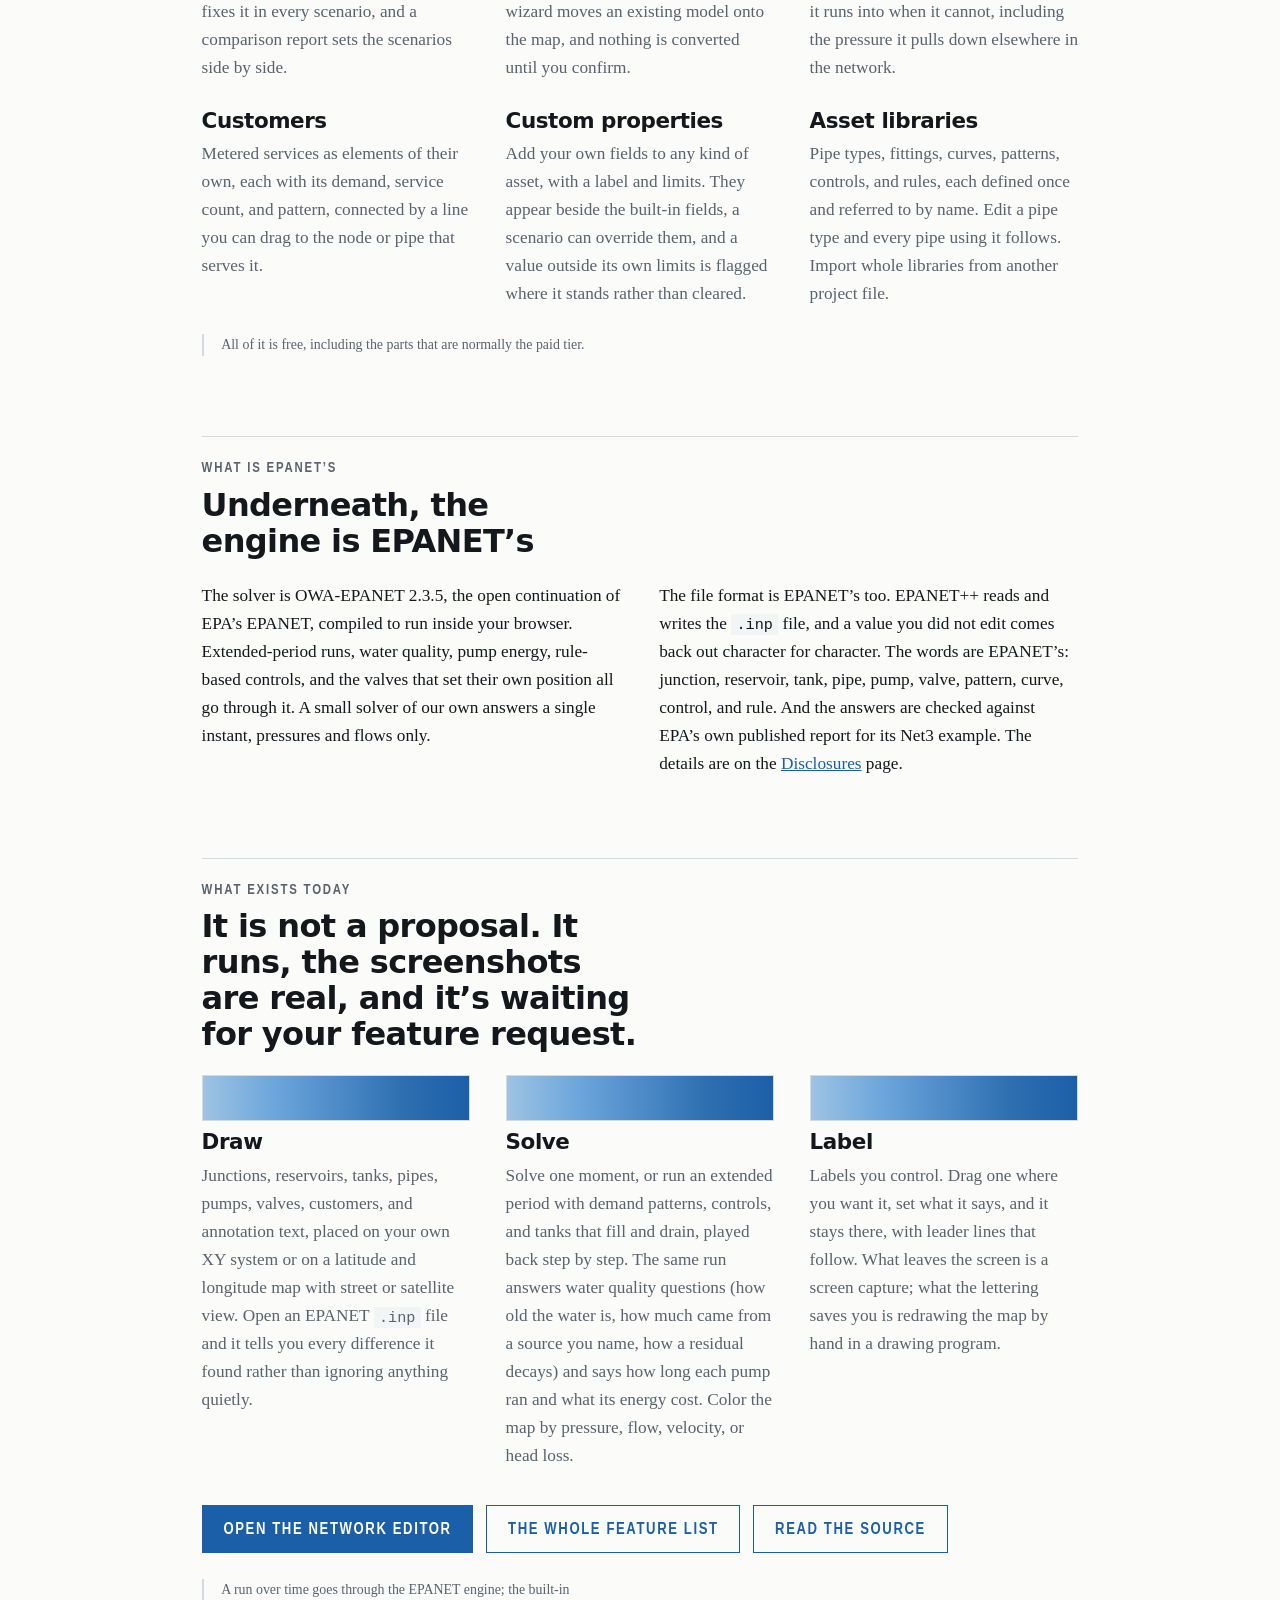
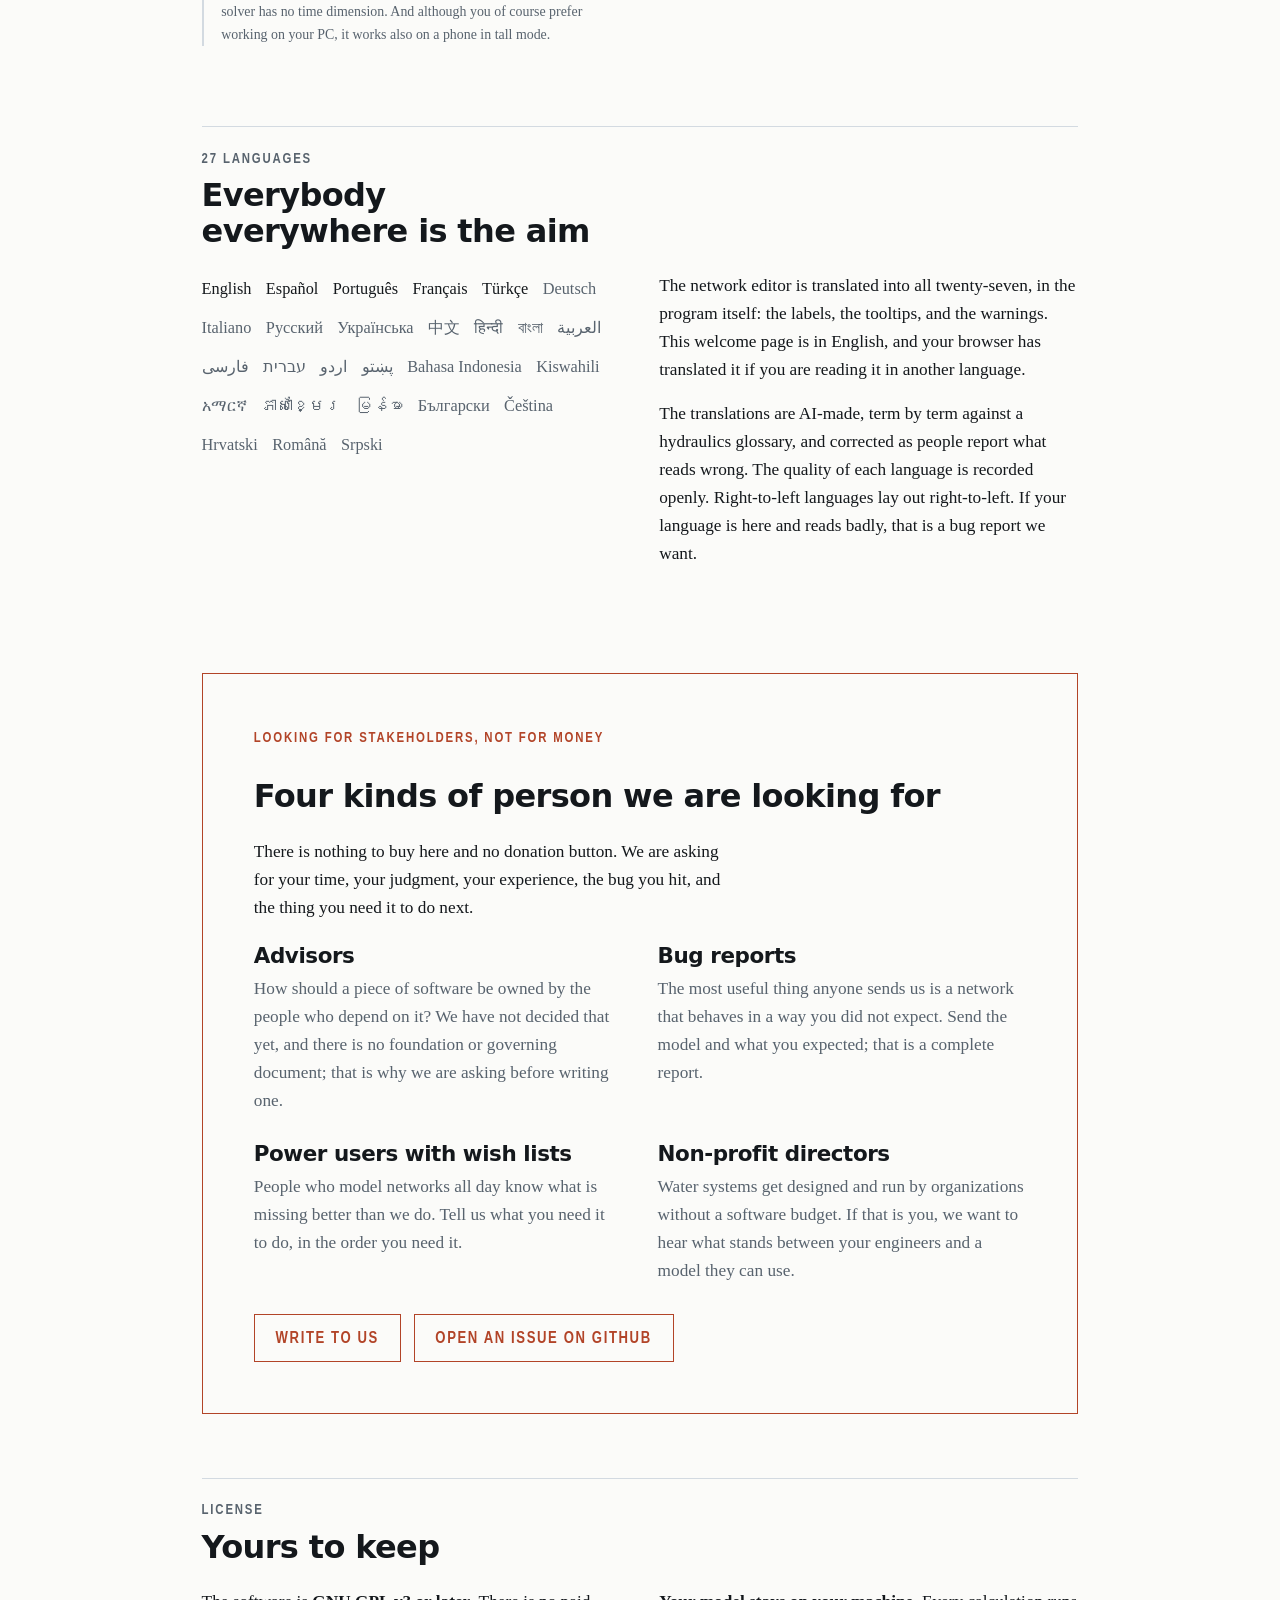
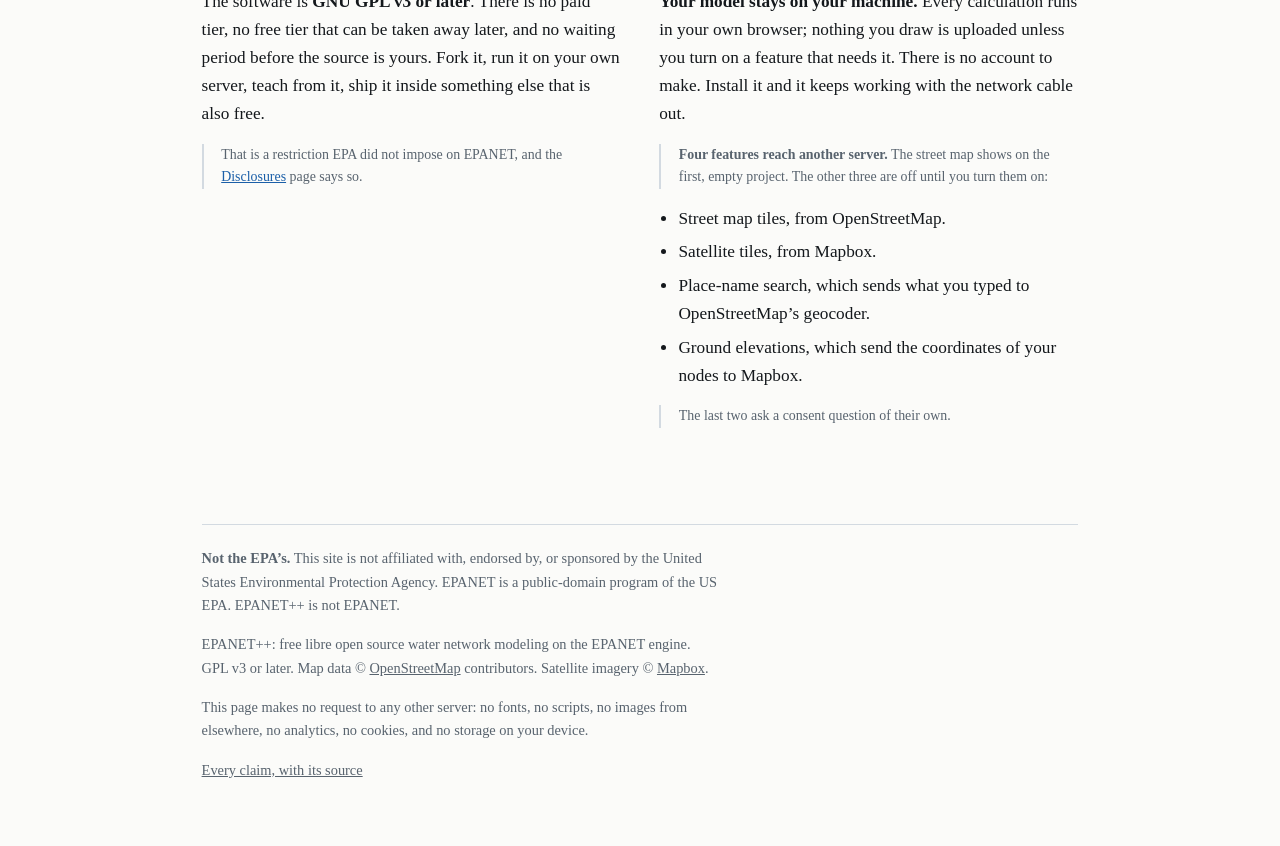
==== commit e56f2a91: "Name the engine exactly: OWA-EPANET 2.3.5, MIT-licensed Co-Authored-By: Claude Opus 5.5 (1M context)" ====
--- a/index.html
+++ b/index.html
@@ -64,12 +64,12 @@
 		<div class="hero-grid">
 			<div>
 				<p class="label">The EPANET engine, extended</p>
-				<!-- HEADLINE AND LEDE ARE TOM'S WORDING, VERBATIM (2026-09-27). Do not edit a word of
+				<!-- HEADLINE AND LEDE ARE TOM'S WORDING (2026-09-27), made exact about the engine on his instruction the same day. Do not edit a word of
 				     either without his ruling. The sentence "We are still finding out what EPANET can
 				     do that we cannot, and we say so." was REMOVED on his instruction; do not restore
 				     it. See CLAIMS.md section 1. -->
-				<h1 class="h1-long">EPANET++: scenarios, world map, fire flow, customers, custom properties, and asset libraries, given to the world on the same engine EPA gave the world.<span class="rule-under"></span></h1>
-				<p class="lede">EPANET++ is a free libre open-source water network editor built on the EPANET engine itself, the same solver the U.S. Environmental Protection Agency wrote and gave away, extended with scenarios, world map, fire flow, customers, custom properties, and asset libraries you can import across projects. It is not EPANET, and it is not affiliated with or endorsed by the EPA; it is one of many tools built on public-domain software EPA released to everyone.</p>
+				<h1 class="h1-long">EPANET++: scenarios, world map, fire flow, customers, custom properties, and asset libraries, given to the world on OWA-EPANET 2.3.5, Open Water Analytics&rsquo; continuation of the engine EPA gave the world.<span class="rule-under"></span></h1>
+				<p class="lede">EPANET++ is a free libre open-source water network editor built on OWA-EPANET 2.3.5, Open Water Analytics&rsquo; MIT-licensed continuation of the solver the U.S. Environmental Protection Agency wrote and gave away, extended with scenarios, world map, fire flow, customers, custom properties, and asset libraries you can import across projects. It is not EPANET, and it is not affiliated with or endorsed by the EPA; it is one of many tools built on the engine EPA released to everyone.</p>
 				<div class="actions">
 					<a class="btn btn-go" data-app="" href="https://librewaternet.org/app/">Open the network editor</a>
 					<a class="btn btn-ghost" href="screenshots.html">See it working</a>
@@ -106,7 +106,7 @@
 				<dl class="titleblock">
 					<div><dt>Network</dt><dd>EPA Net3</dd></div>
 					<div><dt>Junctions</dt><dd>92</dd></div>
-					<div><dt>Engine</dt><dd>EPANET</dd></div>
+					<div><dt>Engine</dt><dd>OWA-EPANET 2.3.5</dd></div>
 					<div><dt>License</dt><dd>GPL v3+</dd></div>
 				</dl>
 			</figure>
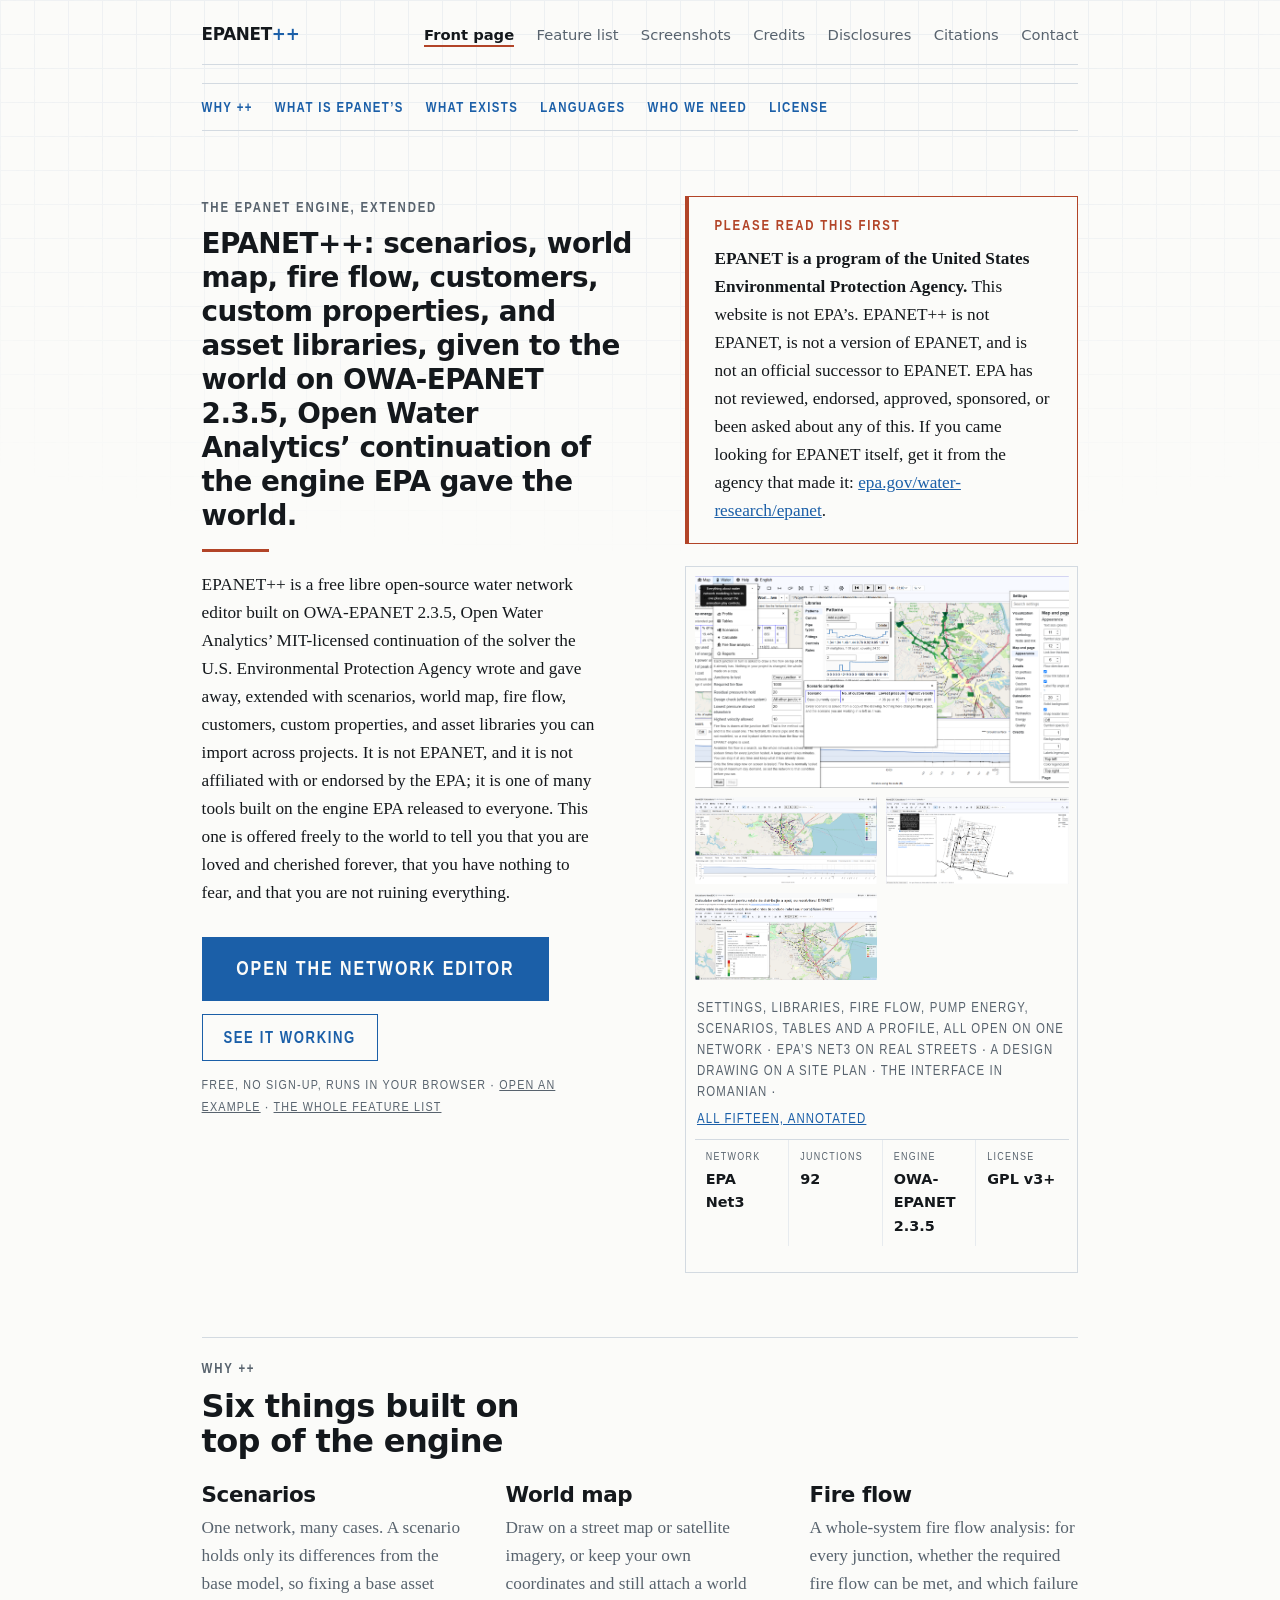
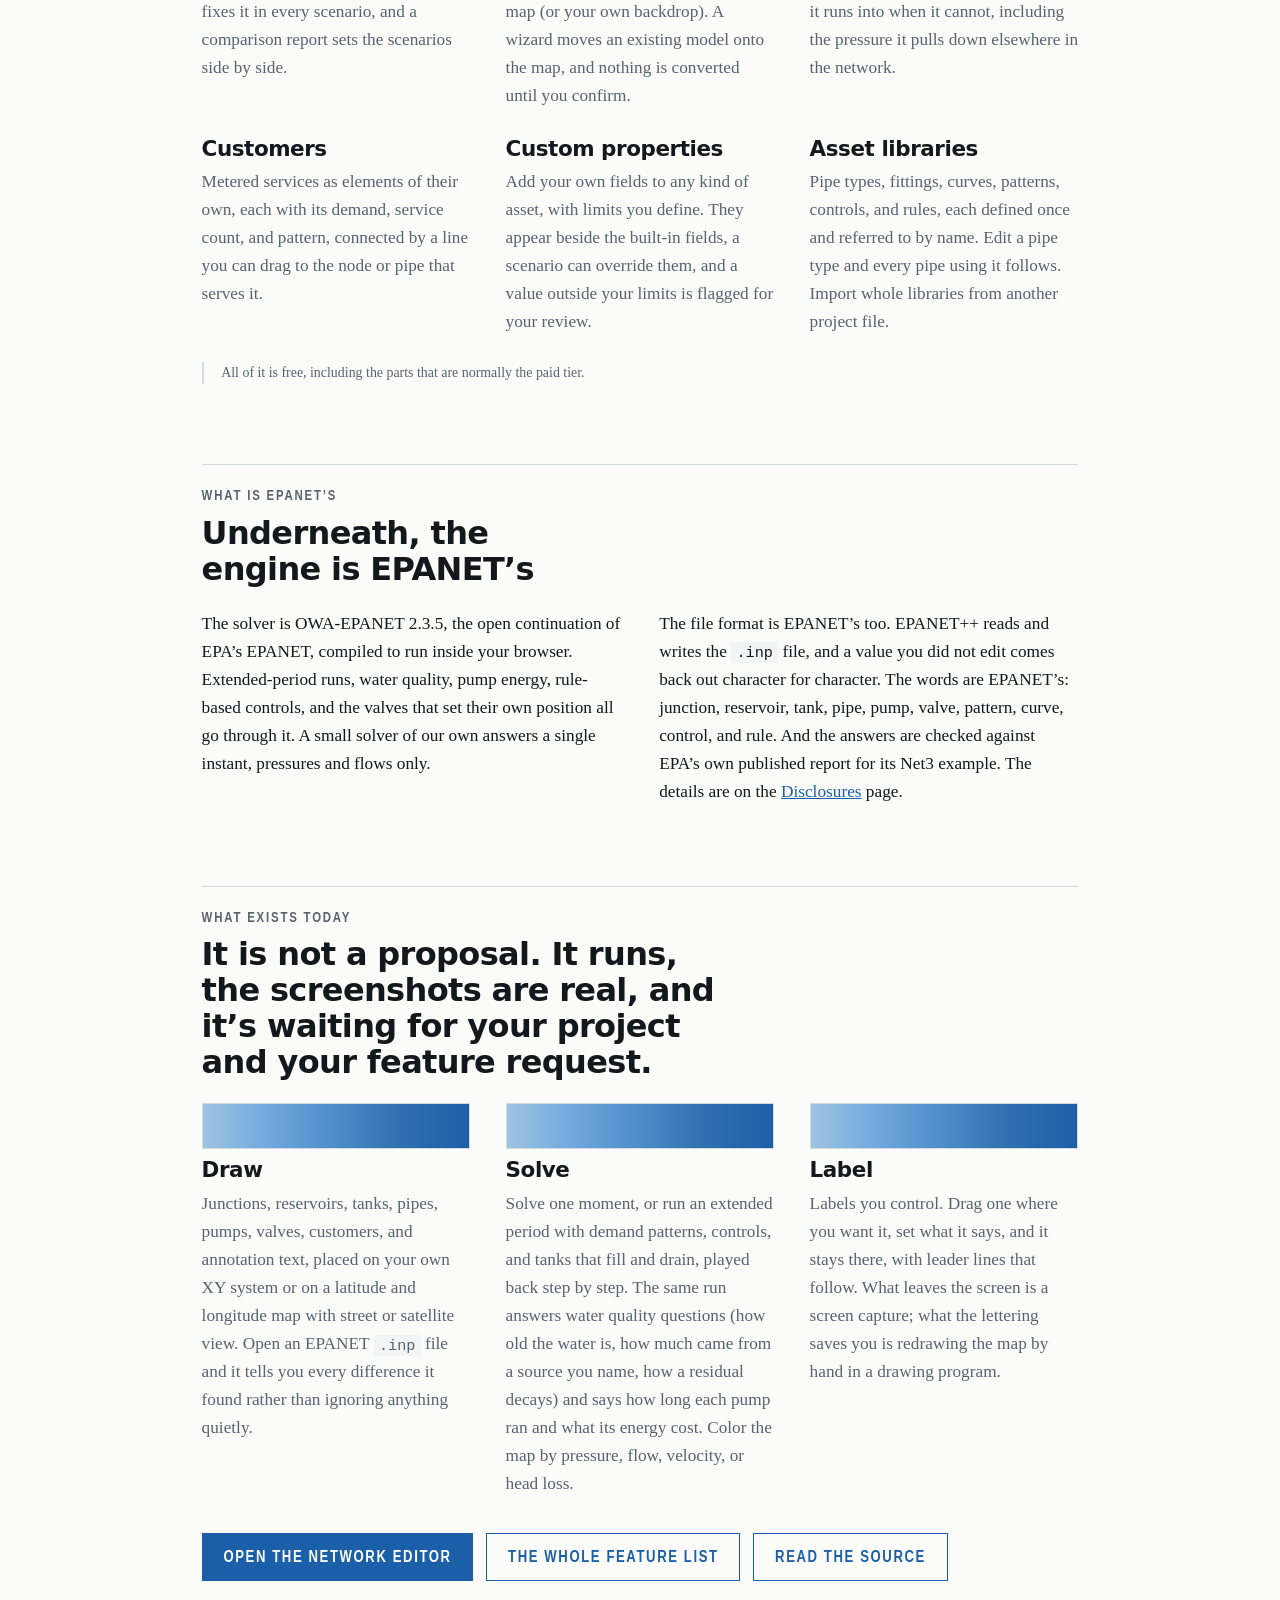
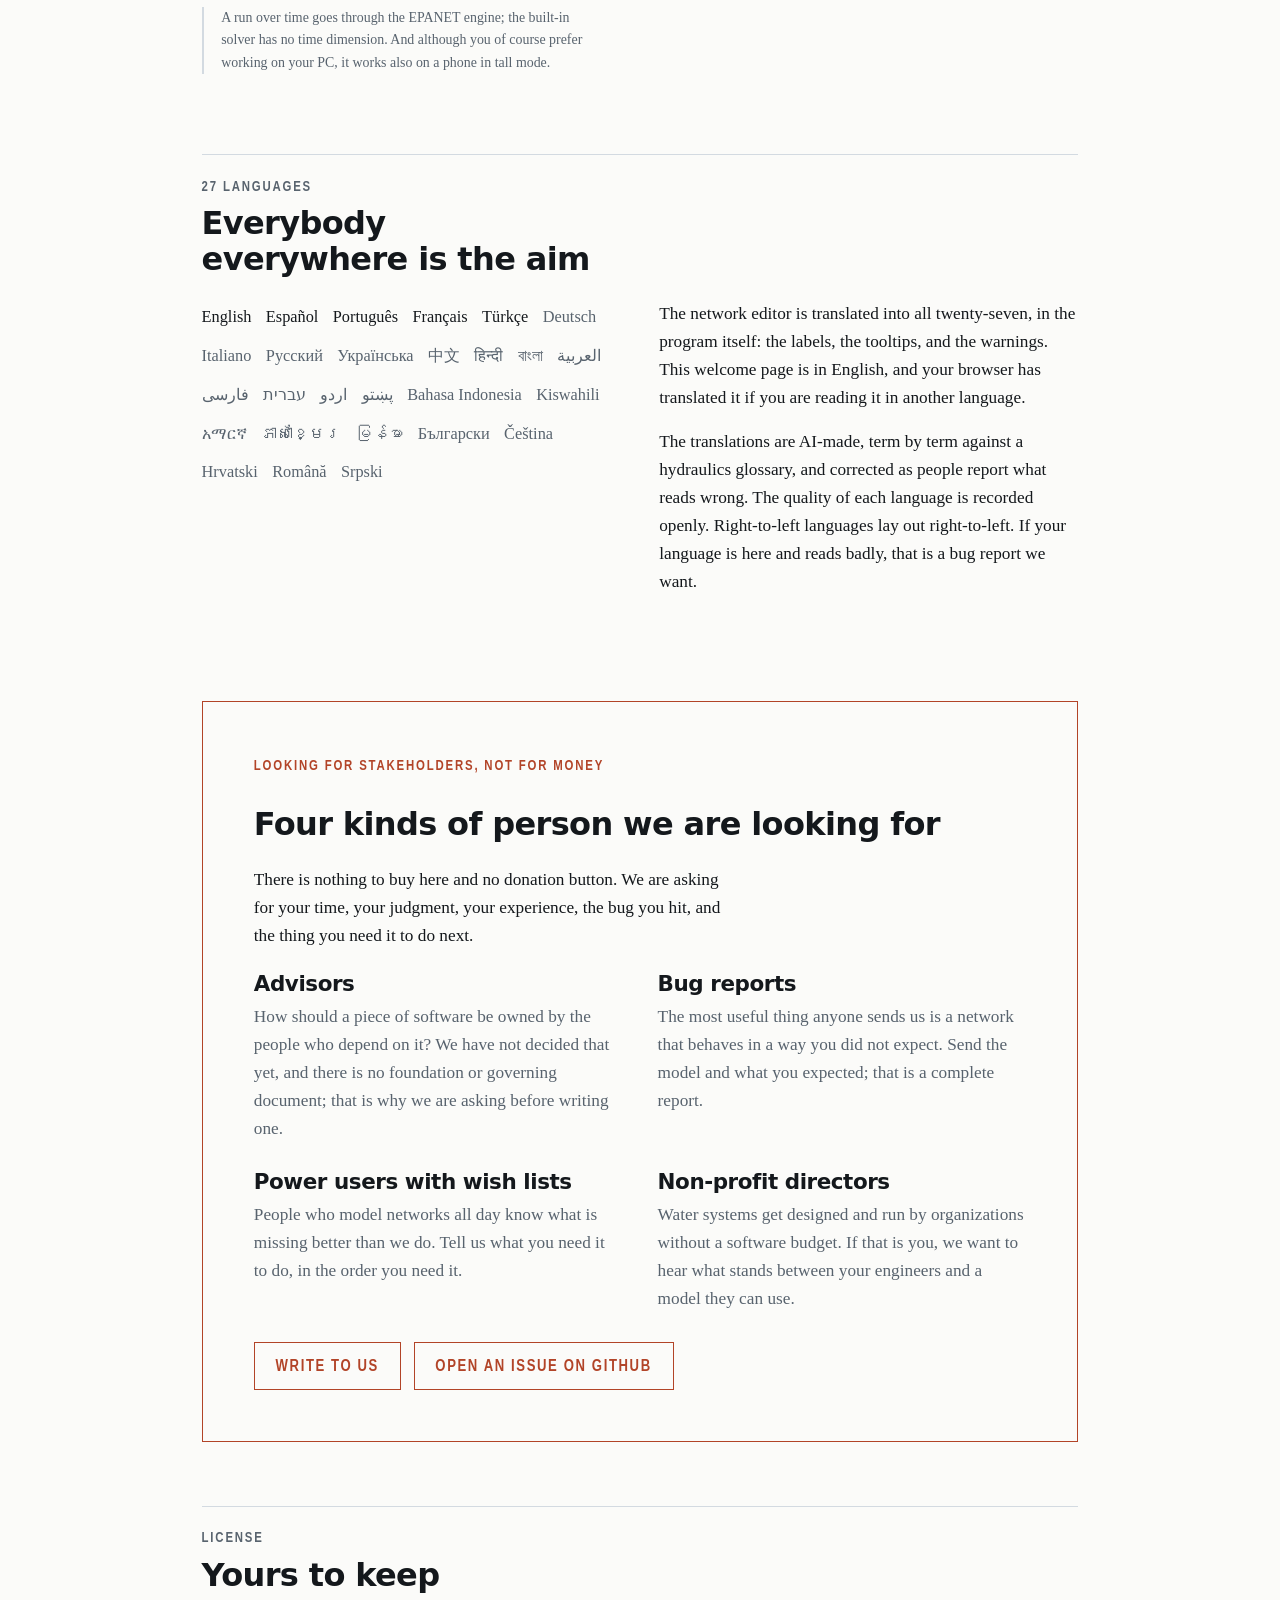
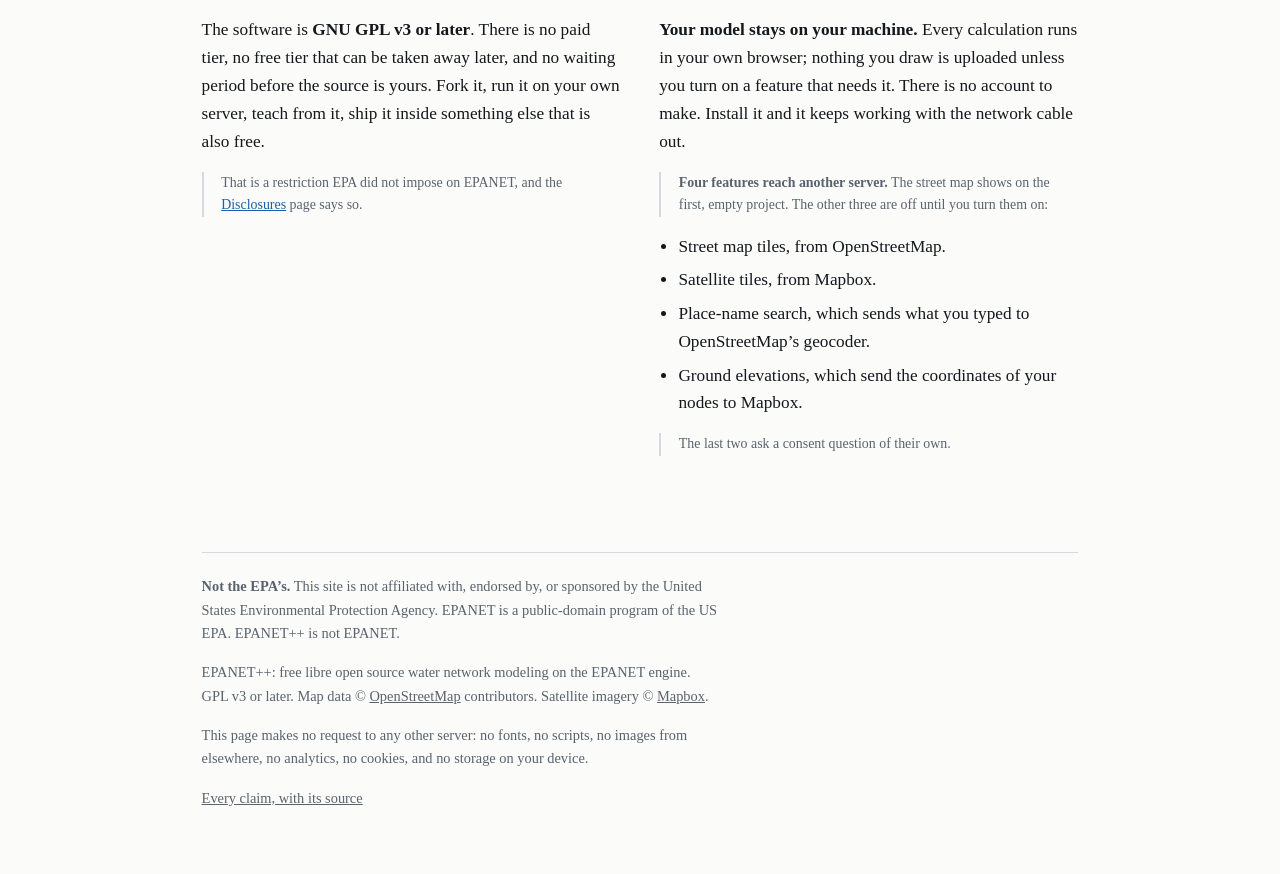
==== commit 04da1020: "His wording: Why ++, the message, world map, limits, your project Co-Authored-By: Claude Opus 5.5 (1" ====
--- a/index.html
+++ b/index.html
@@ -50,7 +50,7 @@
 	<!-- END GENERATED CHROME -->
 </header>
 <nav class="jump" aria-label="Sections of this page">
-	<a href="#adds">What the ++ adds</a>
+	<a href="#adds">Why ++</a>
 	<a href="#engine">What is EPANET&rsquo;s</a>
 	<a href="#what">What exists</a>
 	<a href="#languages">Languages</a>
@@ -69,7 +69,7 @@
 				     do that we cannot, and we say so." was REMOVED on his instruction; do not restore
 				     it. See CLAIMS.md section 1. -->
 				<h1 class="h1-long">EPANET++: scenarios, world map, fire flow, customers, custom properties, and asset libraries, given to the world on OWA-EPANET 2.3.5, Open Water Analytics&rsquo; continuation of the engine EPA gave the world.<span class="rule-under"></span></h1>
-				<p class="lede">EPANET++ is a free libre open-source water network editor built on OWA-EPANET 2.3.5, Open Water Analytics&rsquo; MIT-licensed continuation of the solver the U.S. Environmental Protection Agency wrote and gave away, extended with scenarios, world map, fire flow, customers, custom properties, and asset libraries you can import across projects. It is not EPANET, and it is not affiliated with or endorsed by the EPA; it is one of many tools built on the engine EPA released to everyone.</p>
+				<p class="lede">EPANET++ is a free libre open-source water network editor built on OWA-EPANET 2.3.5, Open Water Analytics&rsquo; MIT-licensed continuation of the solver the U.S. Environmental Protection Agency wrote and gave away, extended with scenarios, world map, fire flow, customers, custom properties, and asset libraries you can import across projects. It is not EPANET, and it is not affiliated with or endorsed by the EPA; it is one of many tools built on the engine EPA released to everyone. This one is offered freely to the world to tell you that you are loved and cherished forever, that you have nothing to fear, and that you are not ruining everything.</p>
 				<div class="actions">
 					<a class="btn btn-go" data-app="" href="https://librewaternet.org/app/">Open the network editor</a>
 					<a class="btn btn-ghost" href="screenshots.html">See it working</a>
@@ -116,7 +116,7 @@
 
 	<section id="adds">
 		<div class="sec-head">
-			<span class="label">What the ++ adds</span>
+			<span class="label">Why ++</span>
 			<h2>Six things built on top of the engine</h2>
 		</div>
 		<!-- EACH OF THESE IS A STATEMENT ABOUT US, NEVER ABOUT WHAT EPANET LACKS. Tom struck a
@@ -131,8 +131,8 @@
 			</article>
 			<article>
 				<h3>World map</h3>
-				<p>Draw on a street map or satellite imagery, or keep your own coordinates and your own
-				backdrop. A wizard moves an existing model onto the map, and nothing is converted until
+				<p>Draw on a street map or satellite imagery, or keep your own coordinates and still attach
+				a world map (or your own backdrop). A wizard moves an existing model onto the map, and nothing is converted until
 				you confirm.</p>
 			</article>
 			<article>
@@ -148,9 +148,9 @@
 			</article>
 			<article>
 				<h3>Custom properties</h3>
-				<p>Add your own fields to any kind of asset, with a label and limits. They appear beside
-				the built-in fields, a scenario can override them, and a value outside its own limits is
-				flagged where it stands rather than cleared.</p>
+				<p>Add your own fields to any kind of asset, with limits you define. They appear beside
+				the built-in fields, a scenario can override them, and a value outside your limits is
+				flagged for your review.</p>
 			</article>
 			<article>
 				<h3>Asset libraries</h3>
@@ -187,7 +187,7 @@
 	<section id="what">
 		<div class="sec-head">
 			<span class="label">What exists today</span>
-			<h2>It is not a proposal. It runs, the screenshots are real, and it&rsquo;s waiting for your feature request.</h2>
+			<h2>It is not a proposal. It runs, the screenshots are real, and it&rsquo;s waiting for your project and your feature request.</h2>
 		</div>
 		<div class="legend">
 			<article>
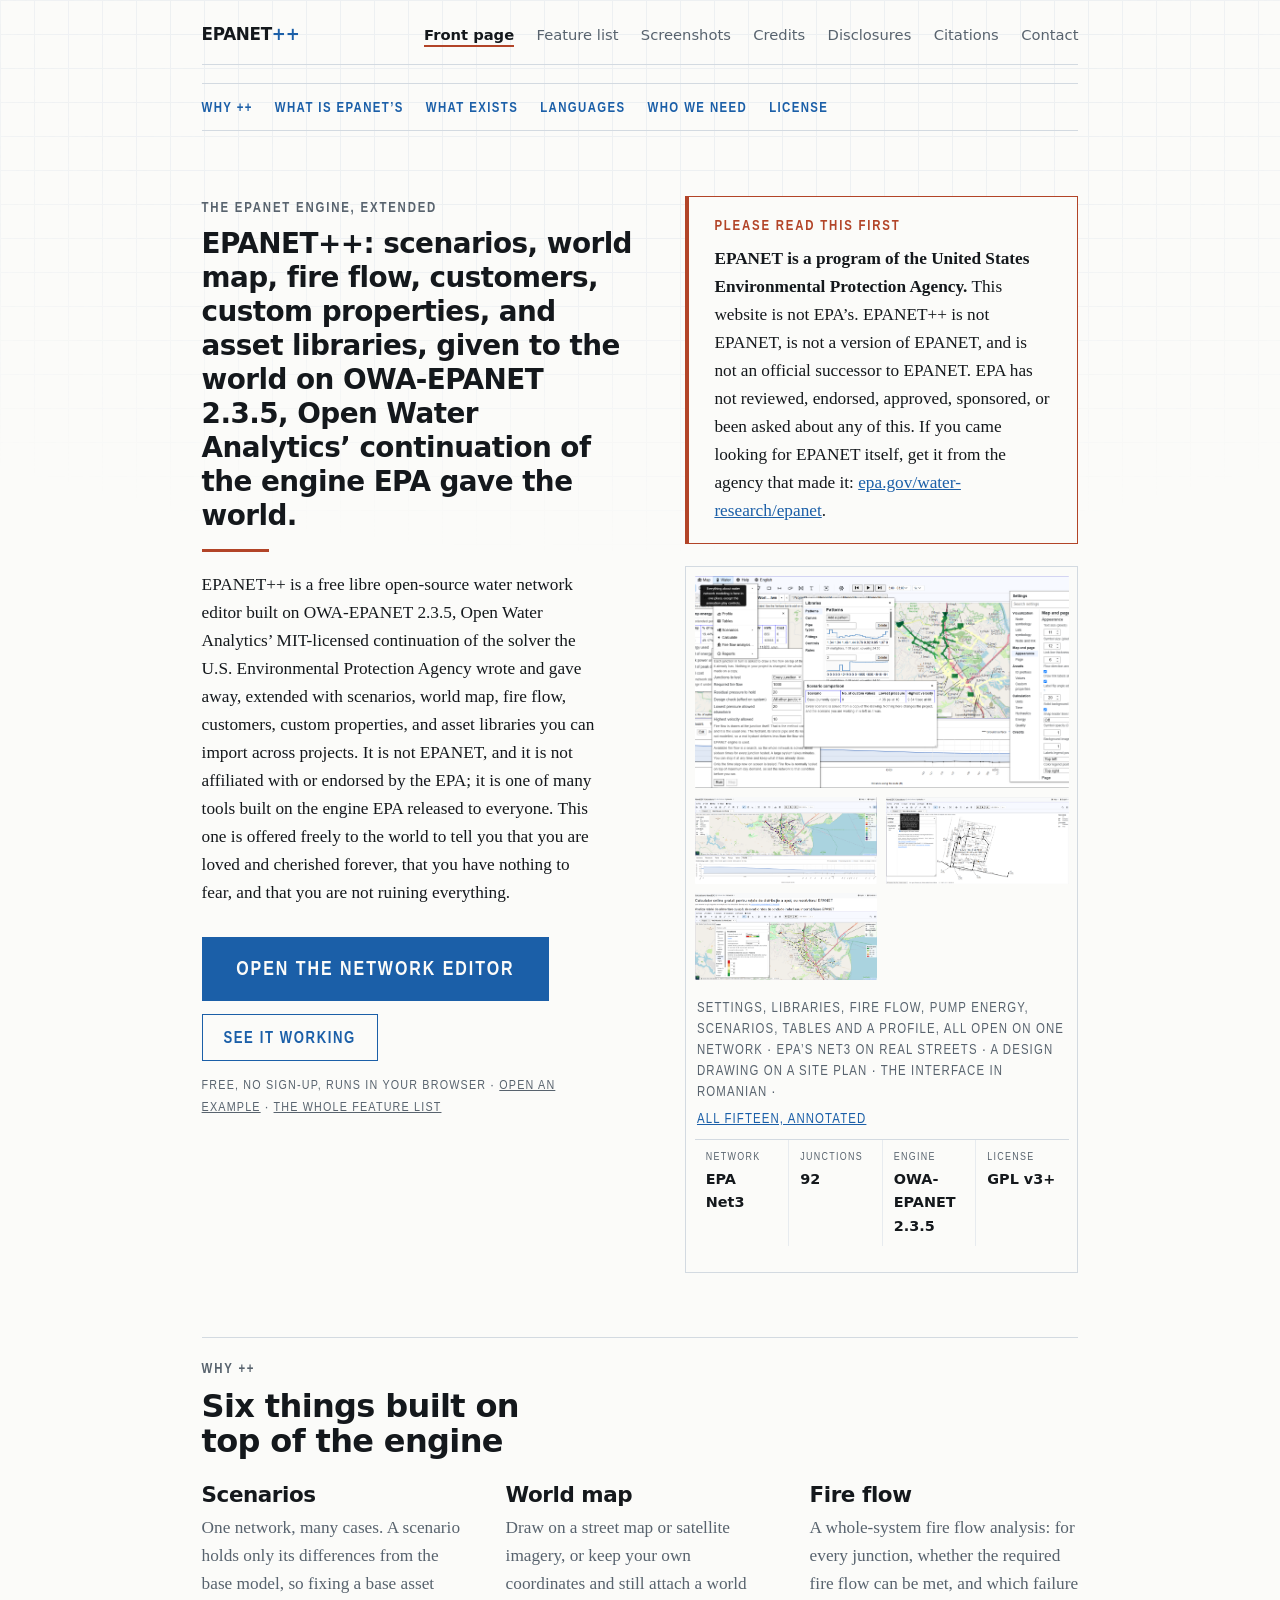
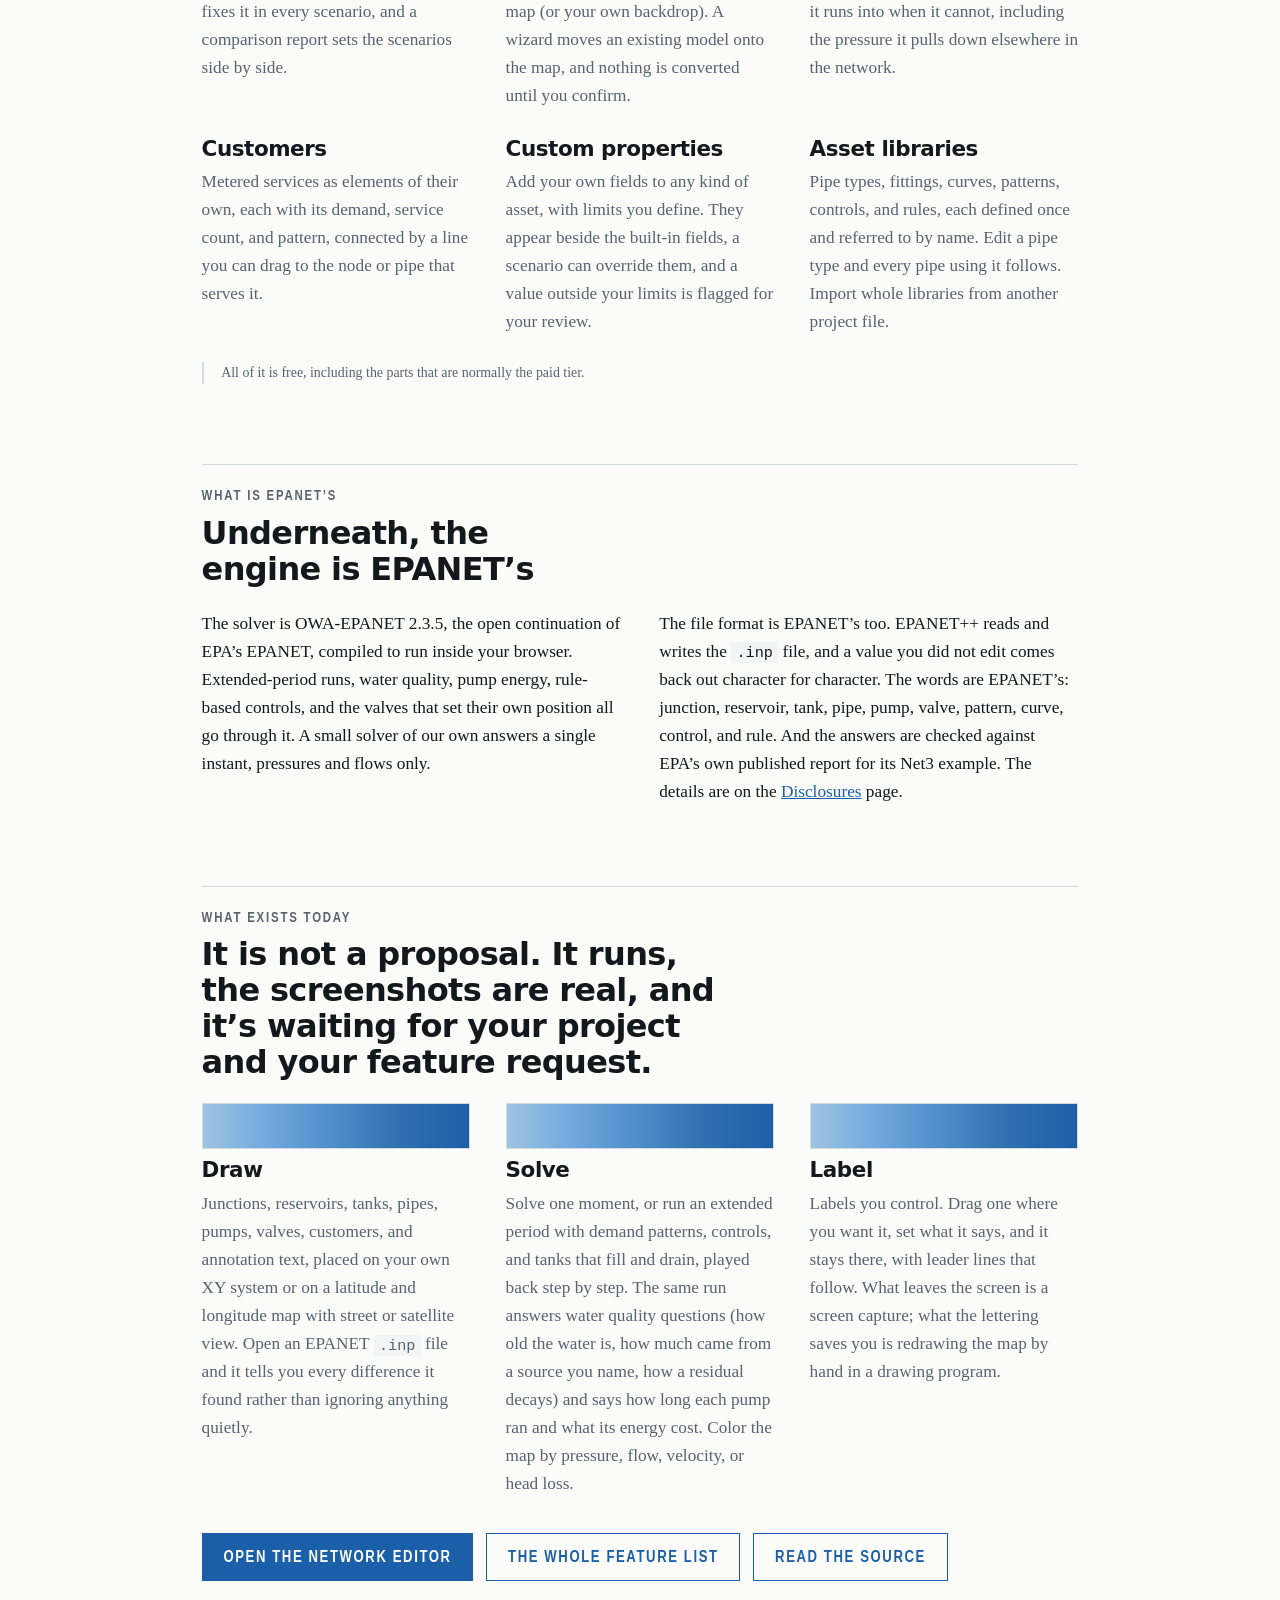
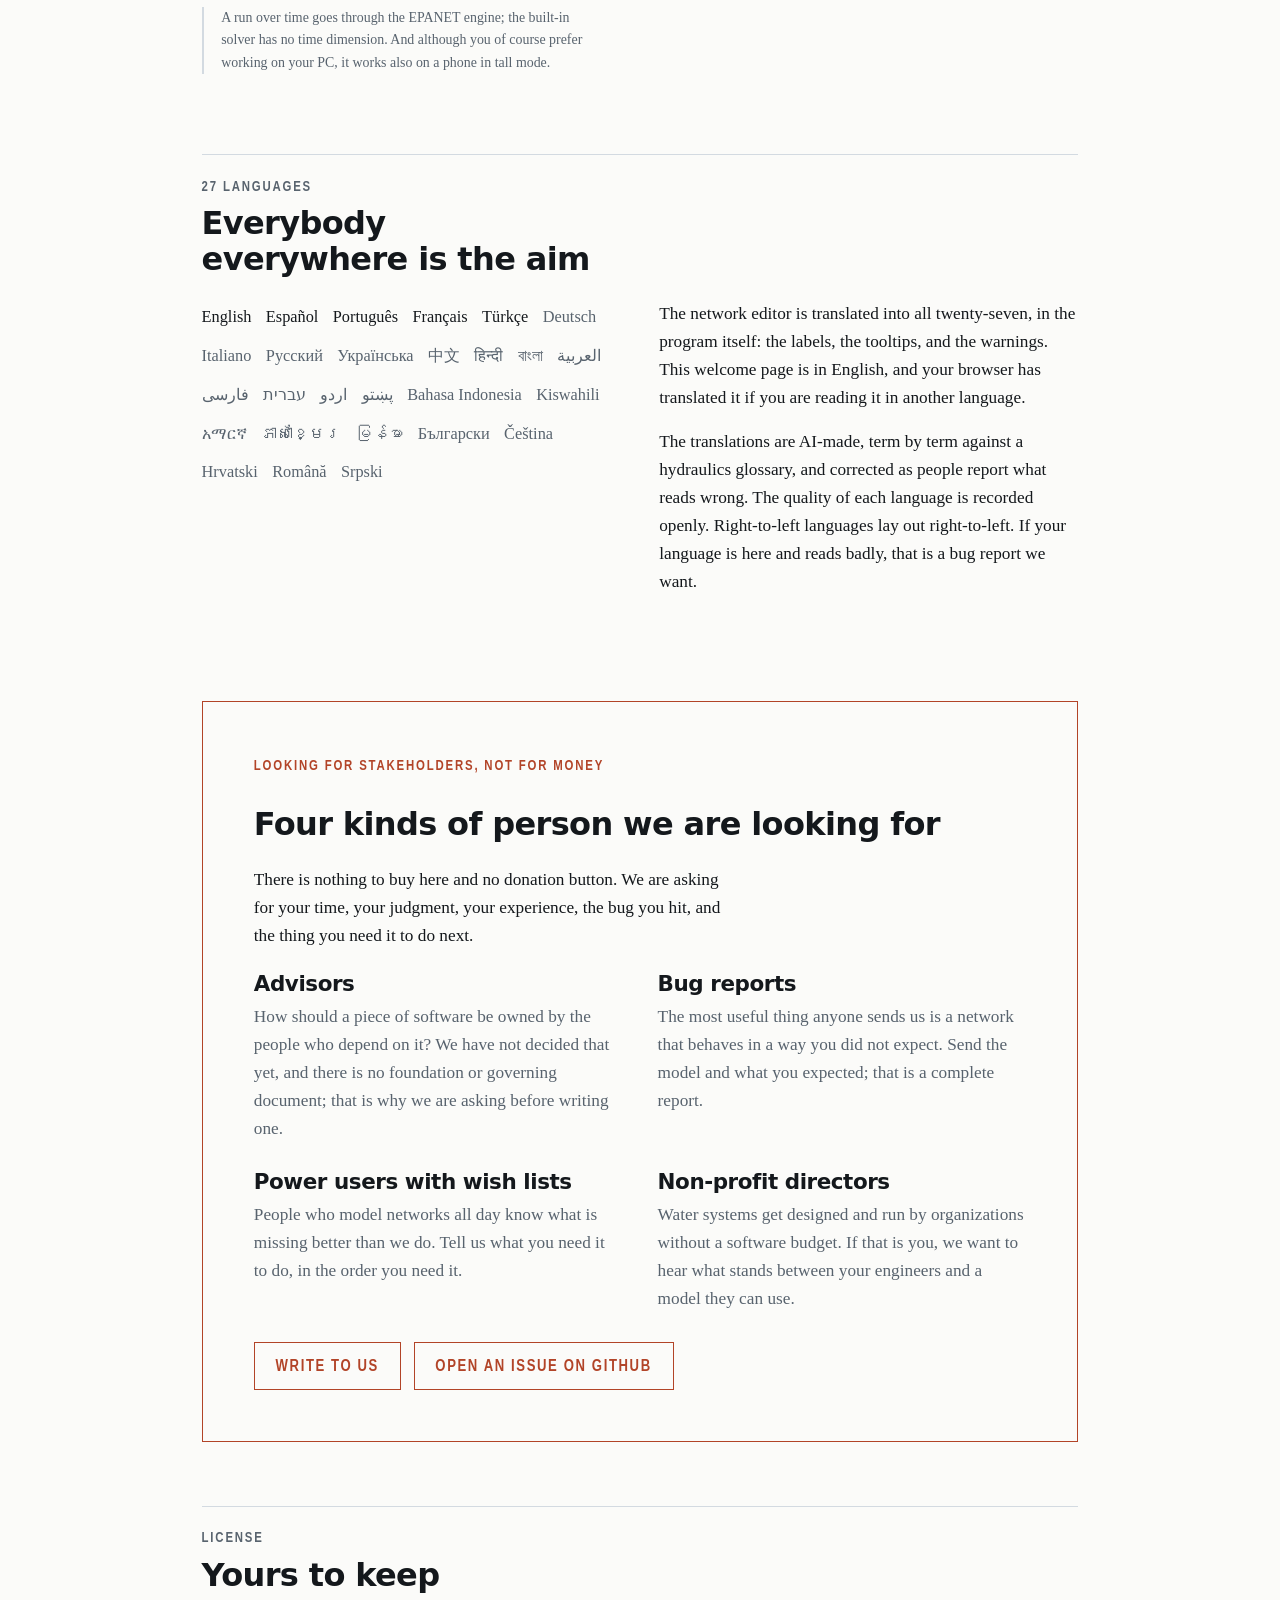
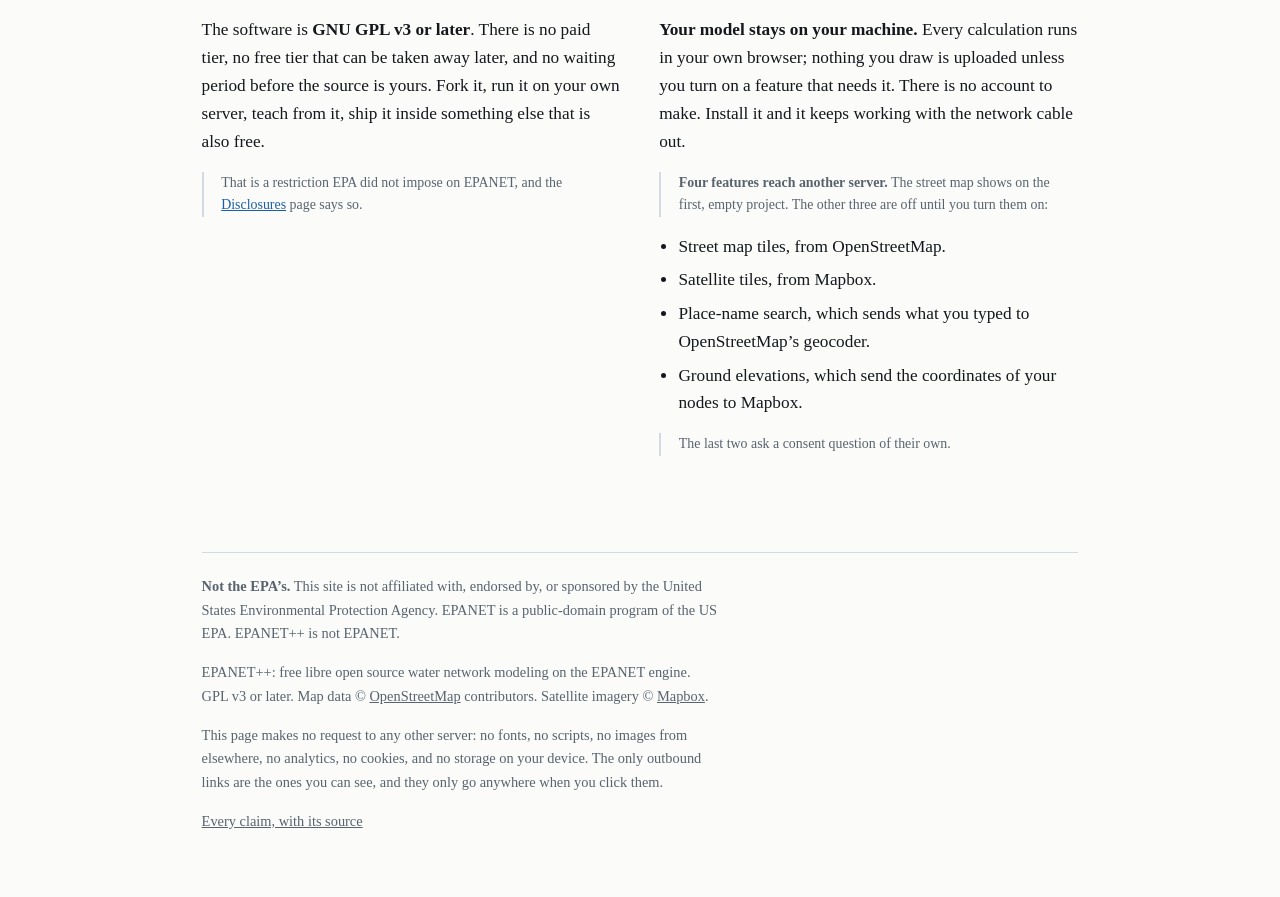
==== commit 23f02d2b: "Match LibreWaterNet: section gaps, Tom's wording, footer line Co-Authored-By: Claude Opus 5.5 (1M co" ====
--- a/index.html
+++ b/index.html
@@ -4,6 +4,8 @@
 <meta charset="utf-8">
 <meta name="viewport" content="width=device-width, initial-scale=1">
 <link rel="icon" href="favicon.svg" type="image/svg+xml">
+<link rel="icon" href="icon-192.png" type="image/png" sizes="192x192">
+<link rel="apple-touch-icon" href="icon-192.png">
 <title>EPANET++ · the EPANET engine, extended</title>
 <meta name="description" content="A free, GPL-licensed water network editor built on the EPANET engine, extended with scenarios, a world map, fire flow, customers, custom properties, and asset libraries. Not EPANET, and not affiliated with the EPA.">
 <link rel="canonical" href="https://epanet-plus-plus.org/">
@@ -71,10 +73,10 @@
 				<h1 class="h1-long">EPANET++: scenarios, world map, fire flow, customers, custom properties, and asset libraries, given to the world on OWA-EPANET 2.3.5, Open Water Analytics&rsquo; continuation of the engine EPA gave the world.<span class="rule-under"></span></h1>
 				<p class="lede">EPANET++ is a free libre open-source water network editor built on OWA-EPANET 2.3.5, Open Water Analytics&rsquo; MIT-licensed continuation of the solver the U.S. Environmental Protection Agency wrote and gave away, extended with scenarios, world map, fire flow, customers, custom properties, and asset libraries you can import across projects. It is not EPANET, and it is not affiliated with or endorsed by the EPA; it is one of many tools built on the engine EPA released to everyone. This one is offered freely to the world to tell you that you are loved and cherished forever, that you have nothing to fear, and that you are not ruining everything.</p>
 				<div class="actions">
-					<a class="btn btn-go" data-app="" href="https://librewaternet.org/app/">Open the network editor</a>
+					<a class="btn btn-go" data-app="" href="https://epanet-plus-plus.org/app/">Open the network editor</a>
 					<a class="btn btn-ghost" href="screenshots.html">See it working</a>
 				</div>
-				<p class="actions-note">Free, no sign-up, runs in your browser &middot; <a data-app="?lpn_examples=1" href="https://librewaternet.org/app/?lpn_examples=1">Open an example</a> &middot; <a href="features.html">The whole feature list</a></p>
+				<p class="actions-note">Free, no sign-up, runs in your browser &middot; <a data-app="?lpn_examples=1" href="https://epanet-plus-plus.org/app/?lpn_examples=1">Open an example</a> &middot; <a href="features.html">The whole feature list</a></p>
 			</div>
 
 			<div>
@@ -216,7 +218,7 @@
 			</article>
 		</div>
 		<div class="actions" style="margin-top:2.2rem">
-			<a class="btn" data-app="" href="https://librewaternet.org/app/">Open the network editor</a>
+			<a class="btn" data-app="" href="https://epanet-plus-plus.org/app/">Open the network editor</a>
 			<a class="btn btn-ghost" href="features.html">The whole feature list</a>
 			<a class="btn btn-ghost" href="https://github.com/hawstom/engcalcs">Read the source</a>
 		</div>
@@ -349,7 +351,8 @@
 		later. Map data &copy; <a href="https://www.openstreetmap.org/copyright">OpenStreetMap</a>
 		contributors. Satellite imagery &copy; <a href="https://www.mapbox.com/about/maps/">Mapbox</a>.</p>
 		<p>This page makes no request to any other server: no fonts, no scripts, no images from
-		elsewhere, no analytics, no cookies, and no storage on your device.</p>
+		elsewhere, no analytics, no cookies, and no storage on your device. The only outbound
+	links are the ones you can see, and they only go anywhere when you click them.</p>
 		<p><a href="citations.html">Every claim, with its source</a></p>
 	</footer>
 </div>
--- a/style.css
+++ b/style.css
@@ -647,7 +647,7 @@
    width and centred rather than run to the measure. */
 
 /* ---- section ---- */
-section.act { margin: 0 0 26px; }
+section.act { margin: 0 0 13px; padding-top: clamp(1.2rem, 3vw, 2rem); }
 .act > h2 {
 	font-family: var(--cond);
 	font-weight: 600; font-size: var(--step--1);
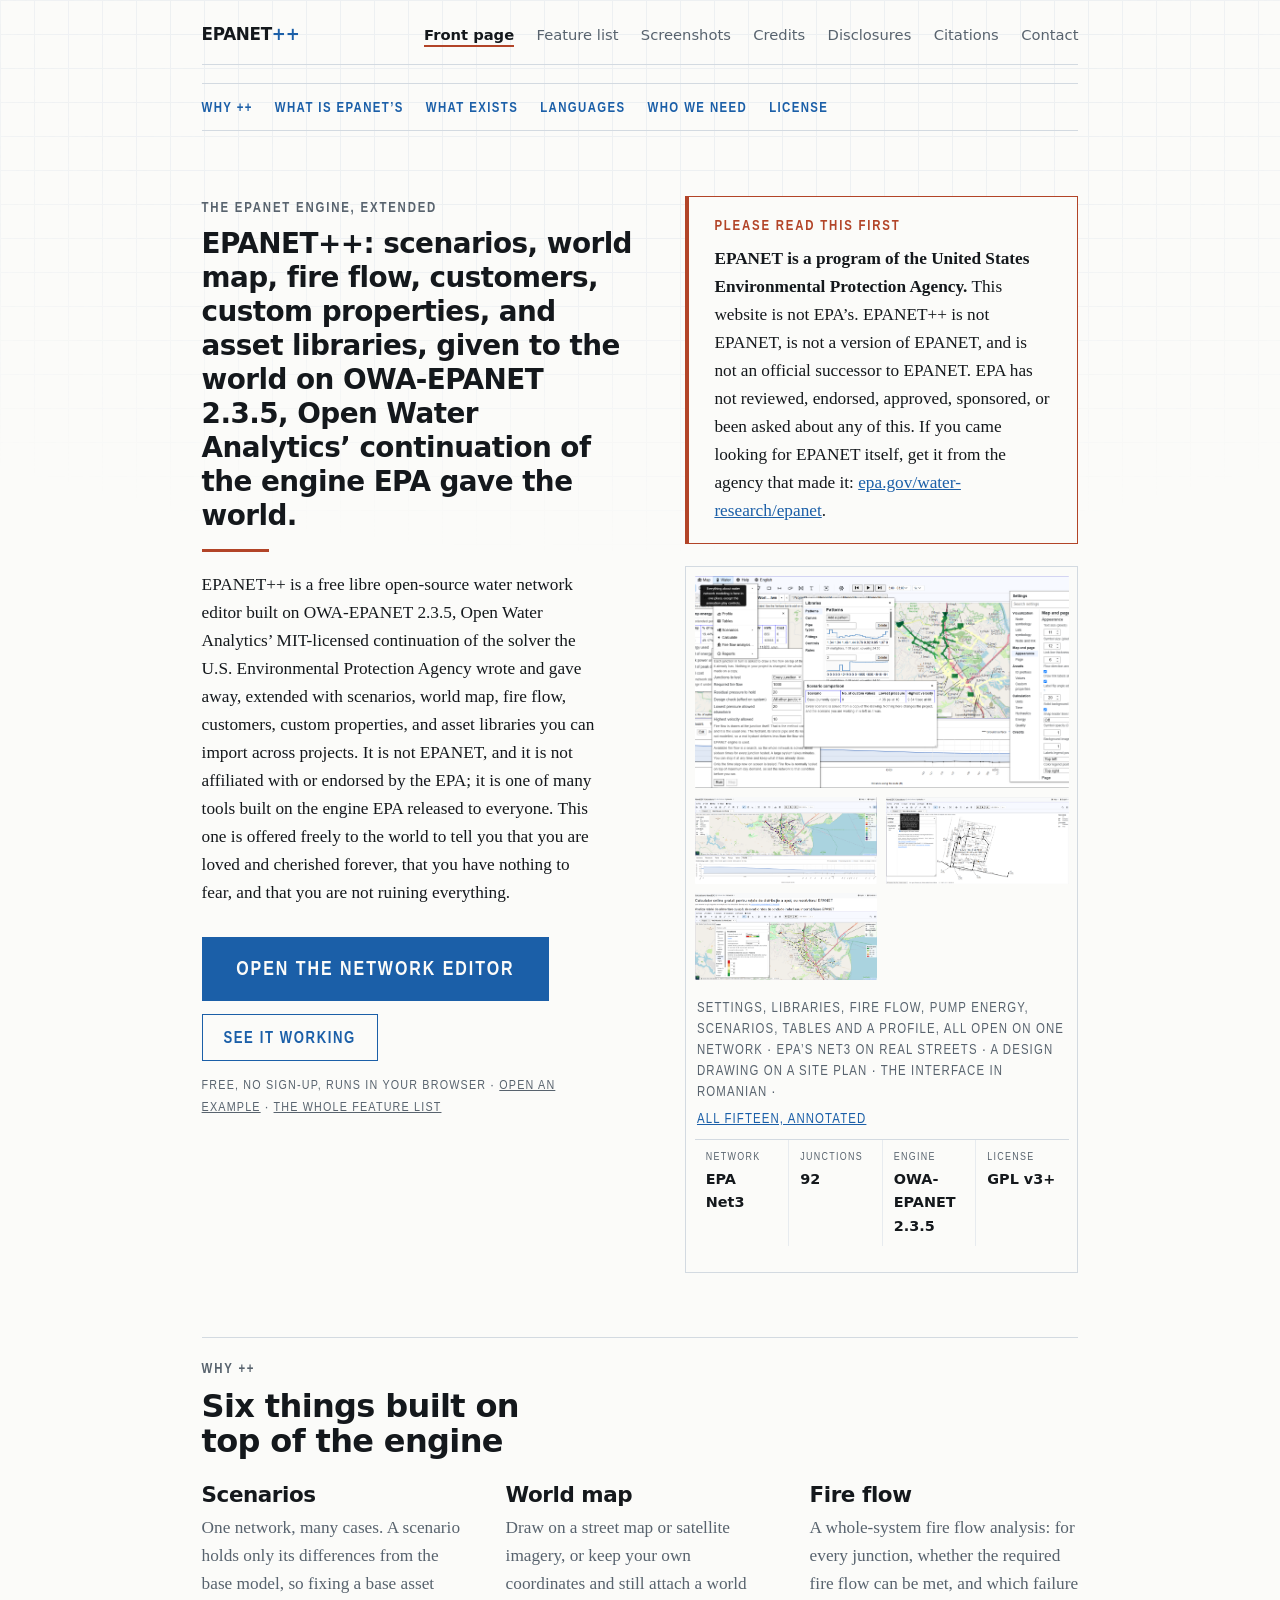
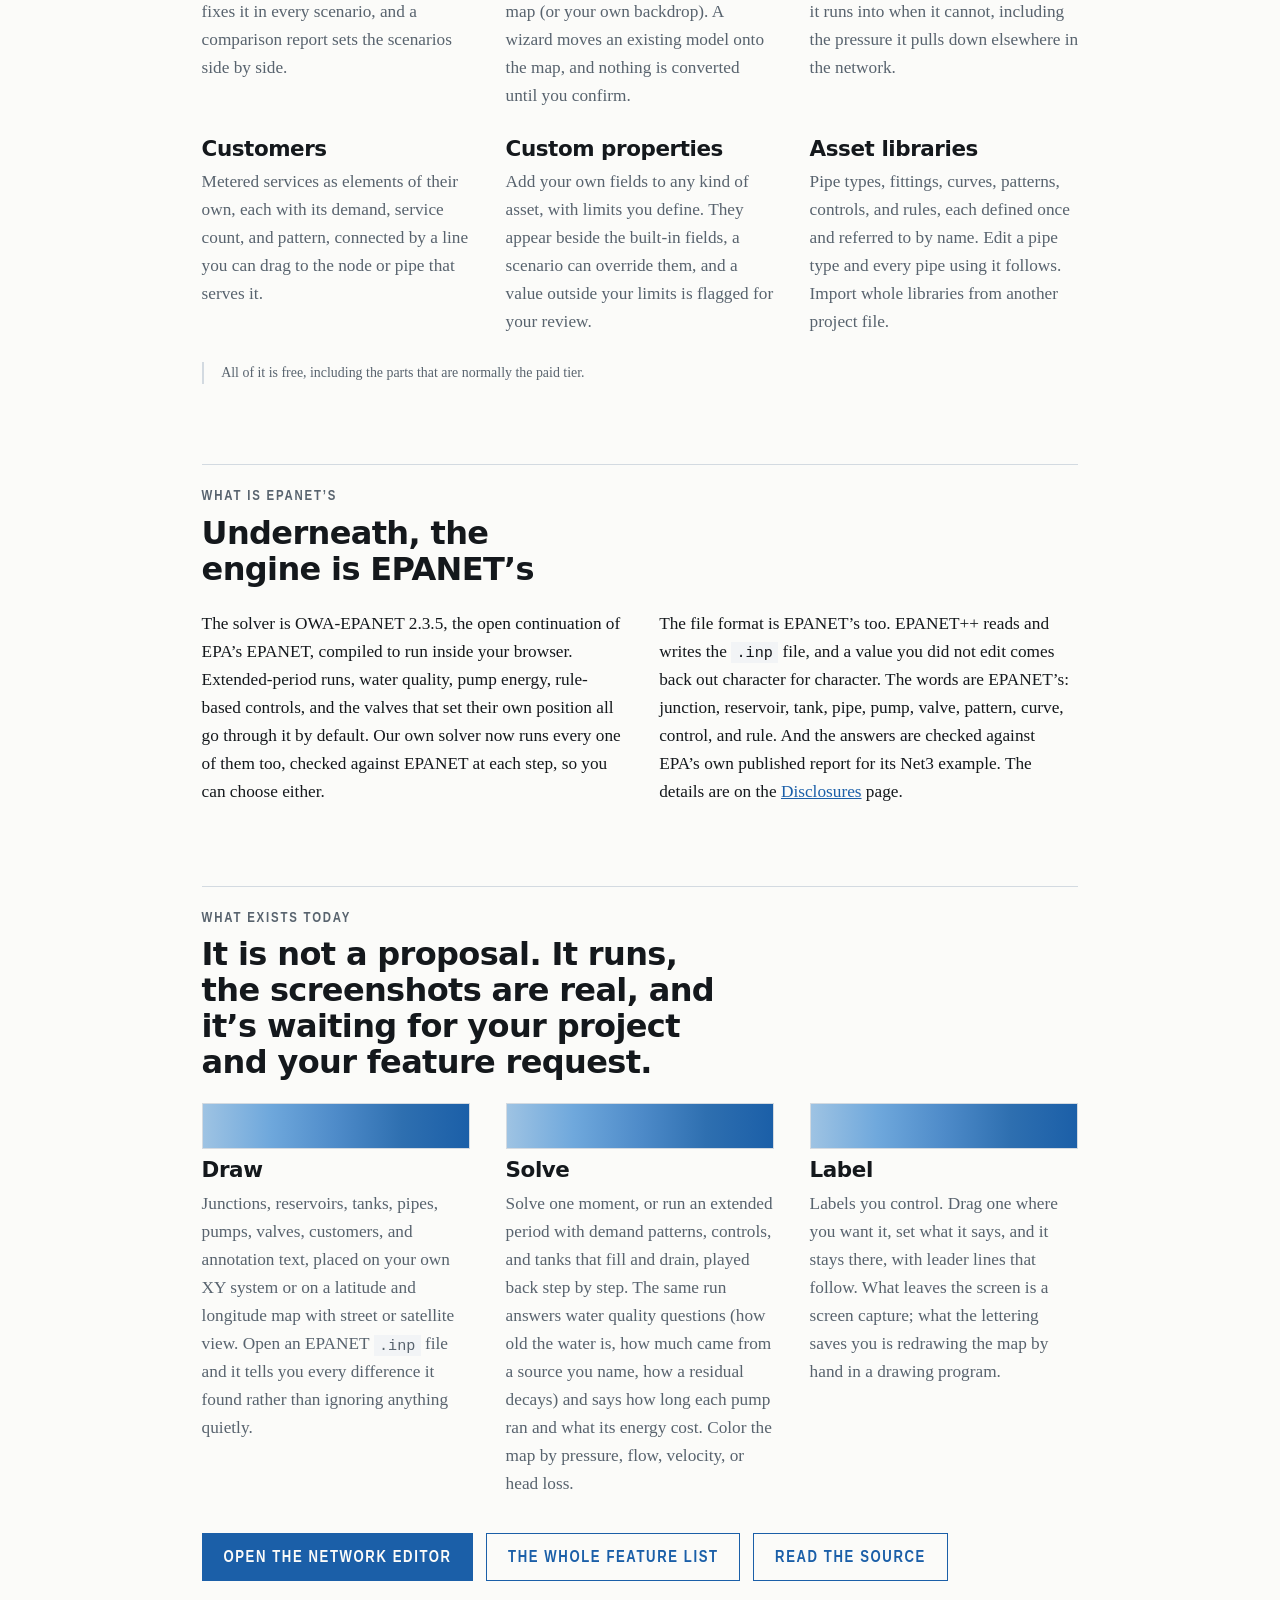
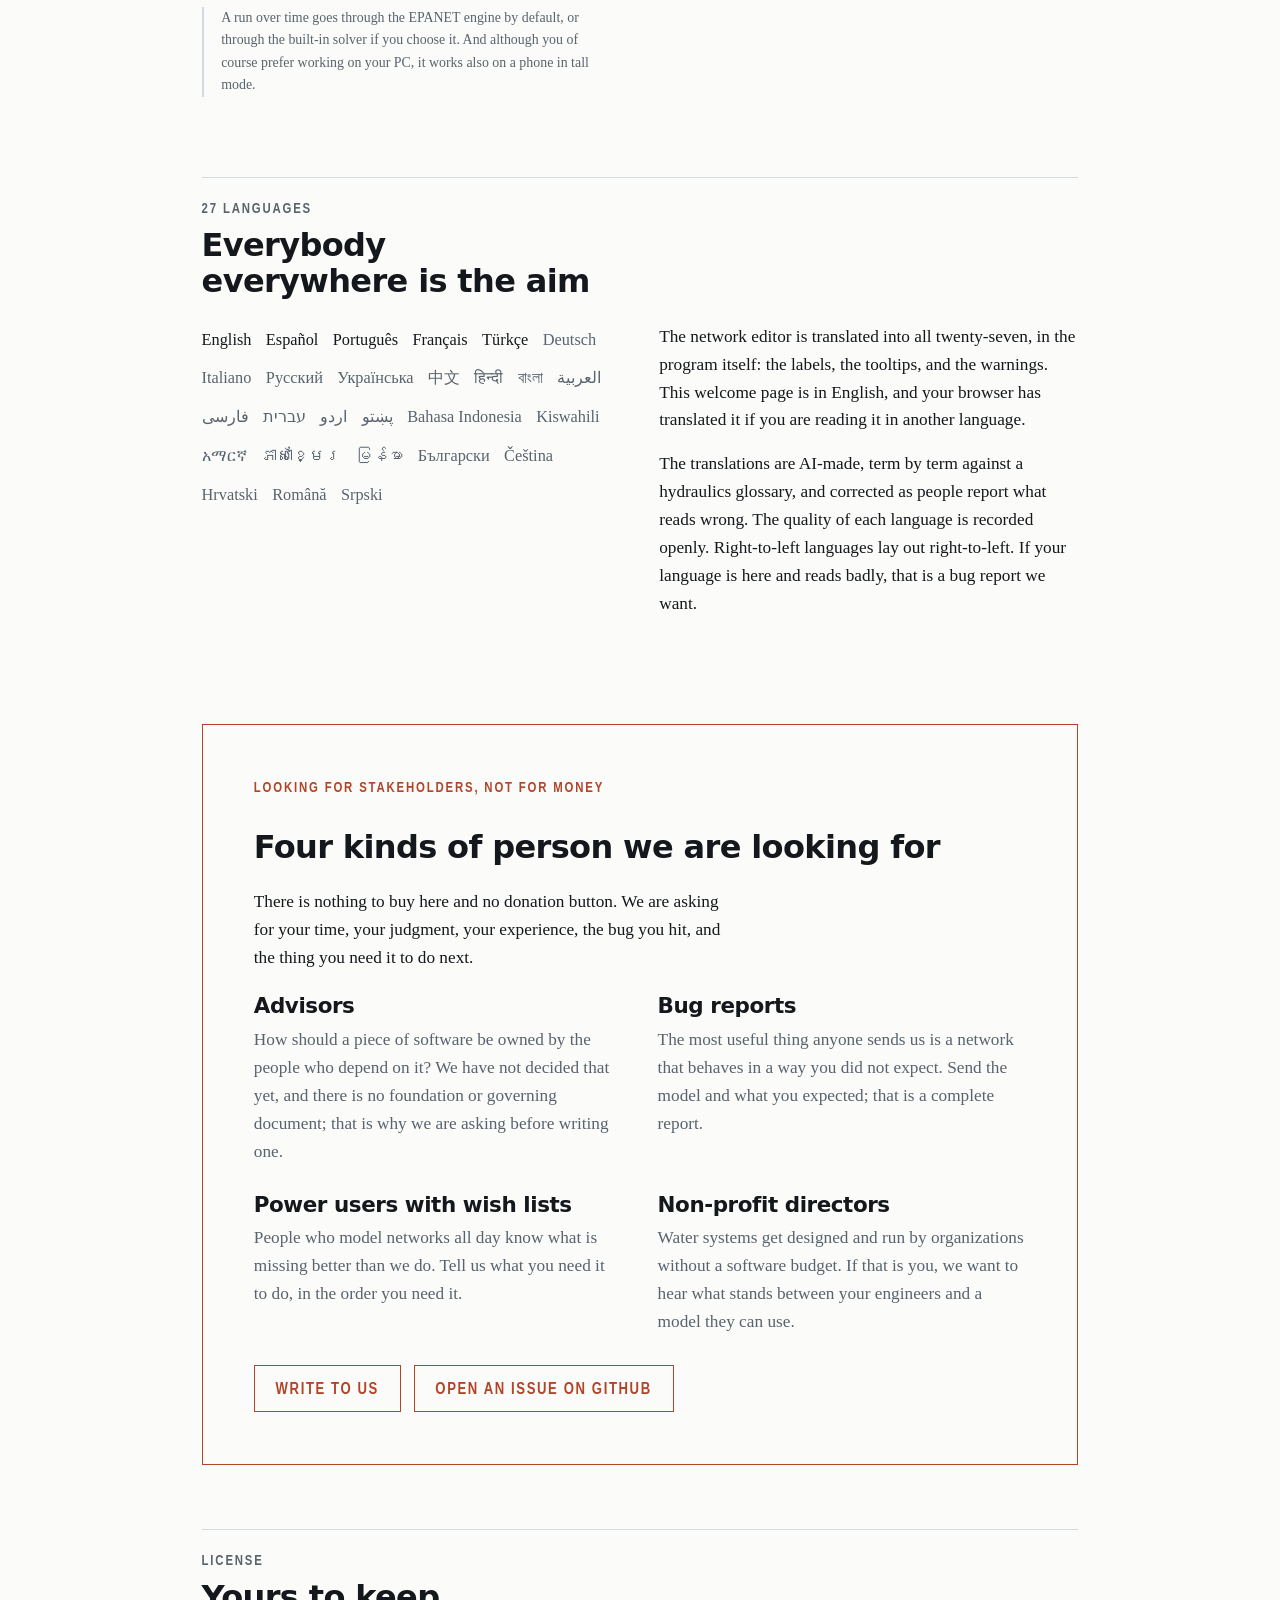
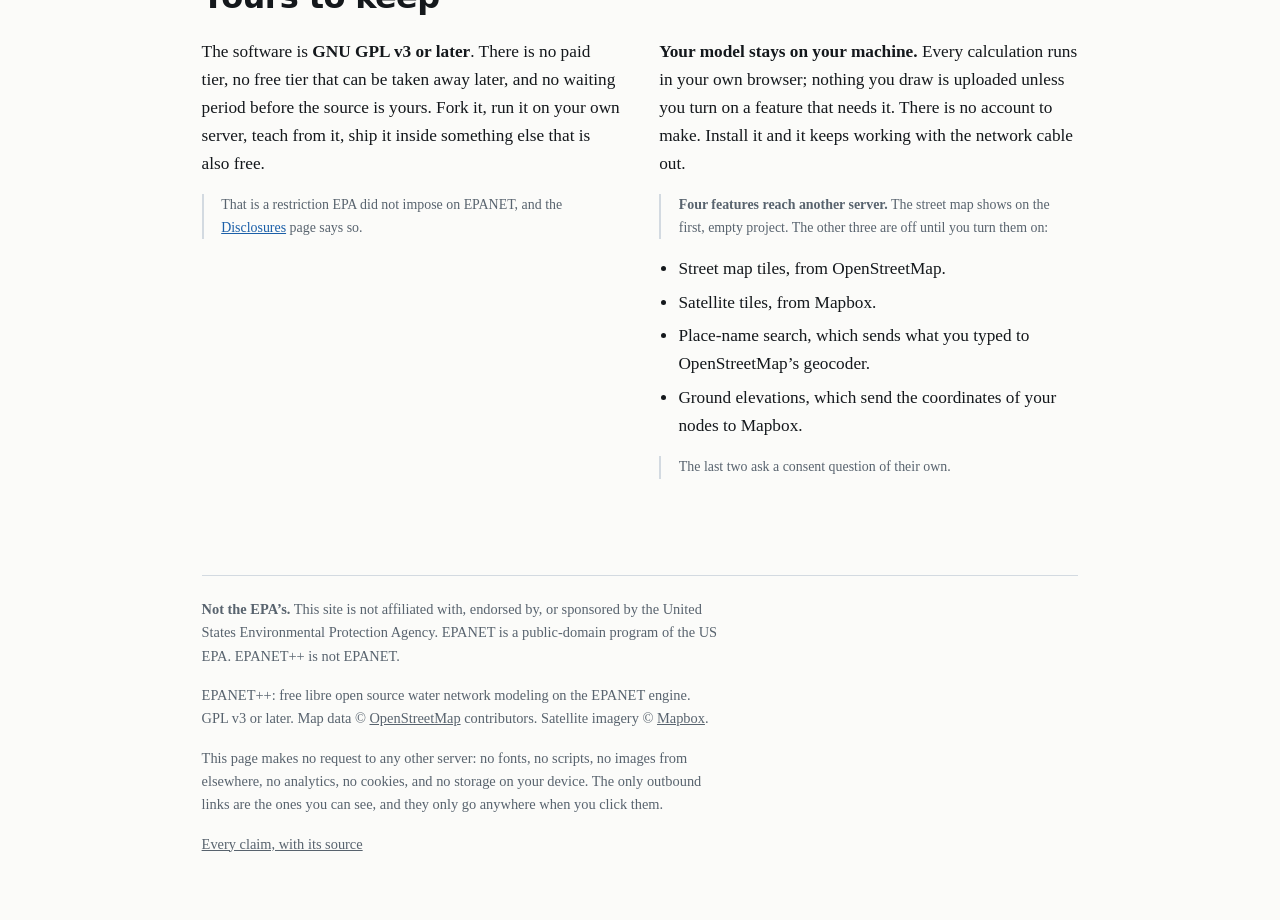
==== commit f7f795aa: "The built-in solver runs periods and quality too; EPANET stays default Co-Authored-By: Claude Opus 5" ====
--- a/index.html
+++ b/index.html
@@ -173,8 +173,9 @@
 			<div>
 				<p>The solver is OWA-EPANET 2.3.5, the open continuation of EPA&rsquo;s EPANET, compiled
 				to run inside your browser. Extended-period runs, water quality, pump energy, rule-based
-				controls, and the valves that set their own position all go through it. A small solver of
-				our own answers a single instant, pressures and flows only.</p>
+				controls, and the valves that set their own position all go through it by default. Our own
+				solver now runs every one of them too, checked against EPANET at each step, so you can
+				choose either.</p>
 			</div>
 			<div>
 				<p>The file format is EPANET&rsquo;s too. EPANET++ reads and writes the <code>.inp</code>
@@ -222,8 +223,8 @@
 			<a class="btn btn-ghost" href="features.html">The whole feature list</a>
 			<a class="btn btn-ghost" href="https://github.com/hawstom/engcalcs">Read the source</a>
 		</div>
-		<p class="note" style="margin-top:1.6rem">A run over time goes through the EPANET engine; the
-		built-in solver has no time dimension. And although you of course prefer working on your PC, it
+		<p class="note" style="margin-top:1.6rem">A run over time goes through the EPANET engine by
+		default, or through the built-in solver if you choose it. And although you of course prefer working on your PC, it
 		works also on a phone in tall mode.</p>
 	</section>
 
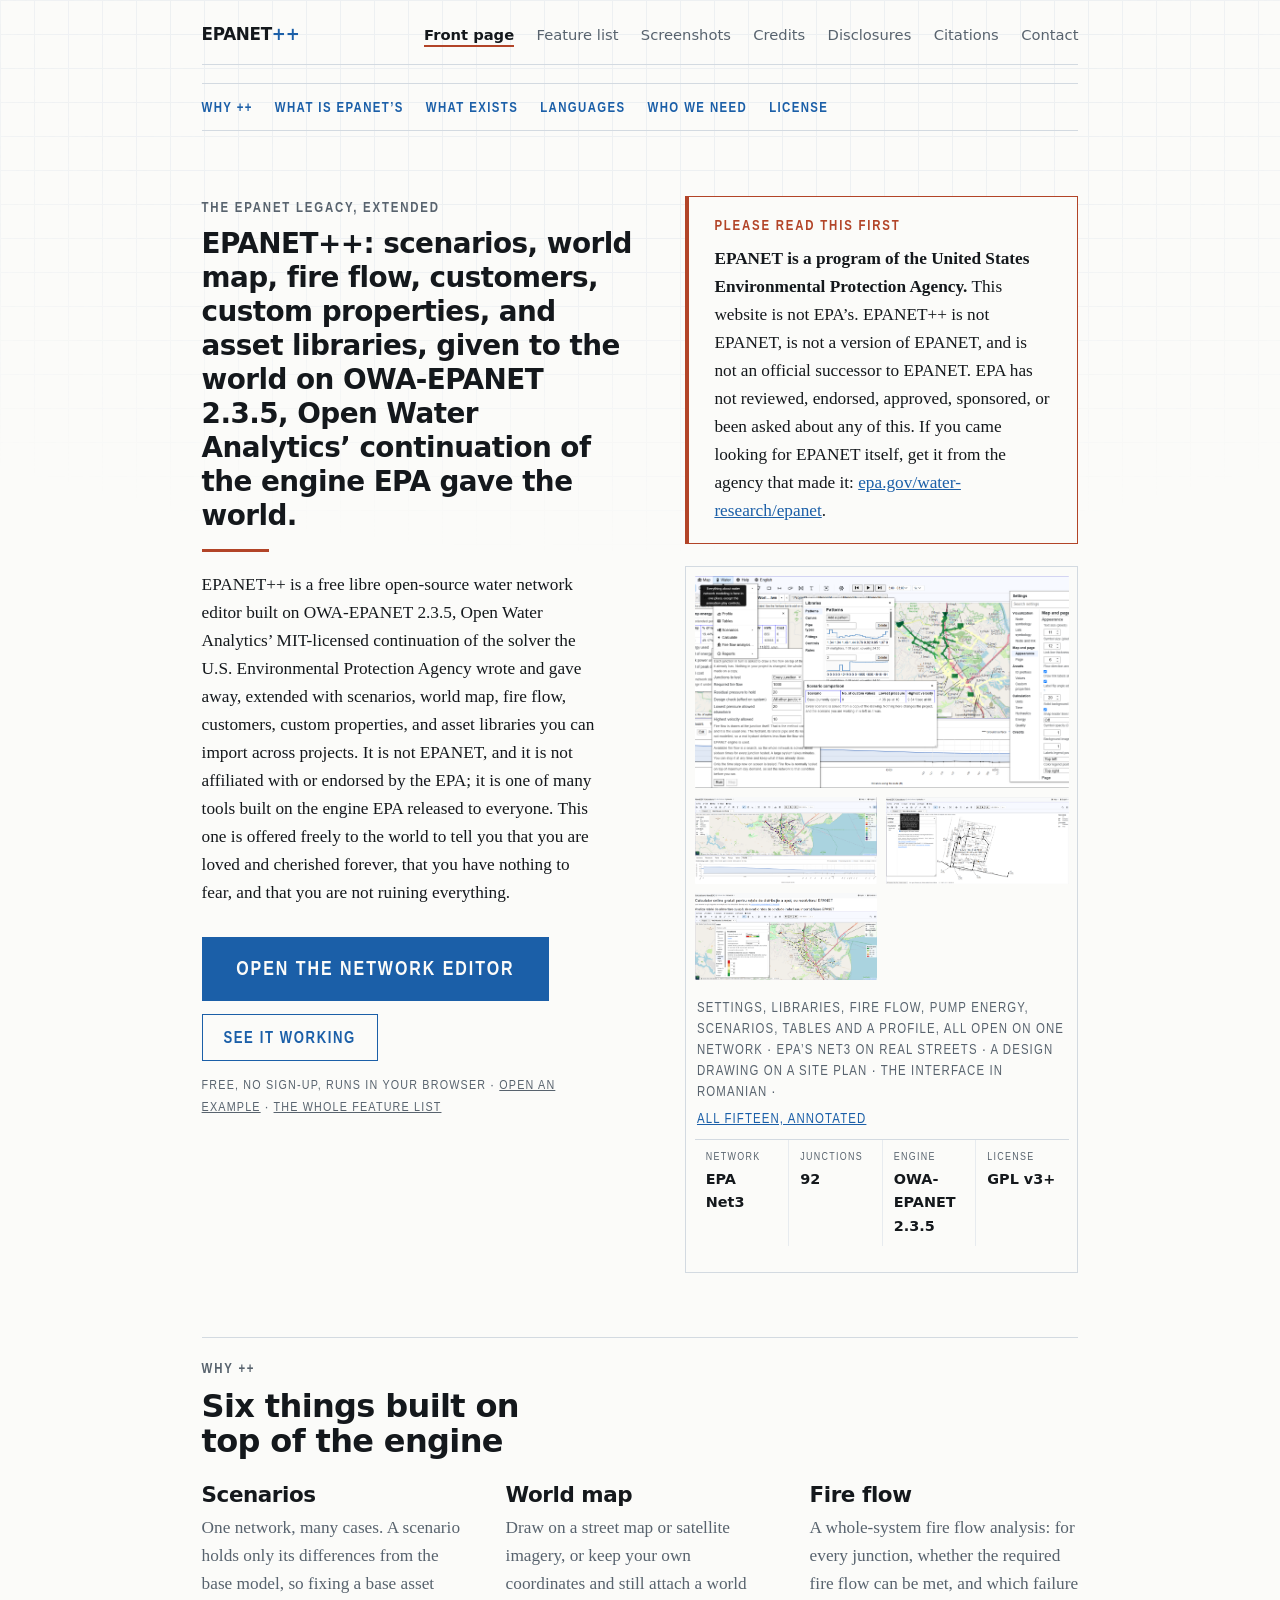
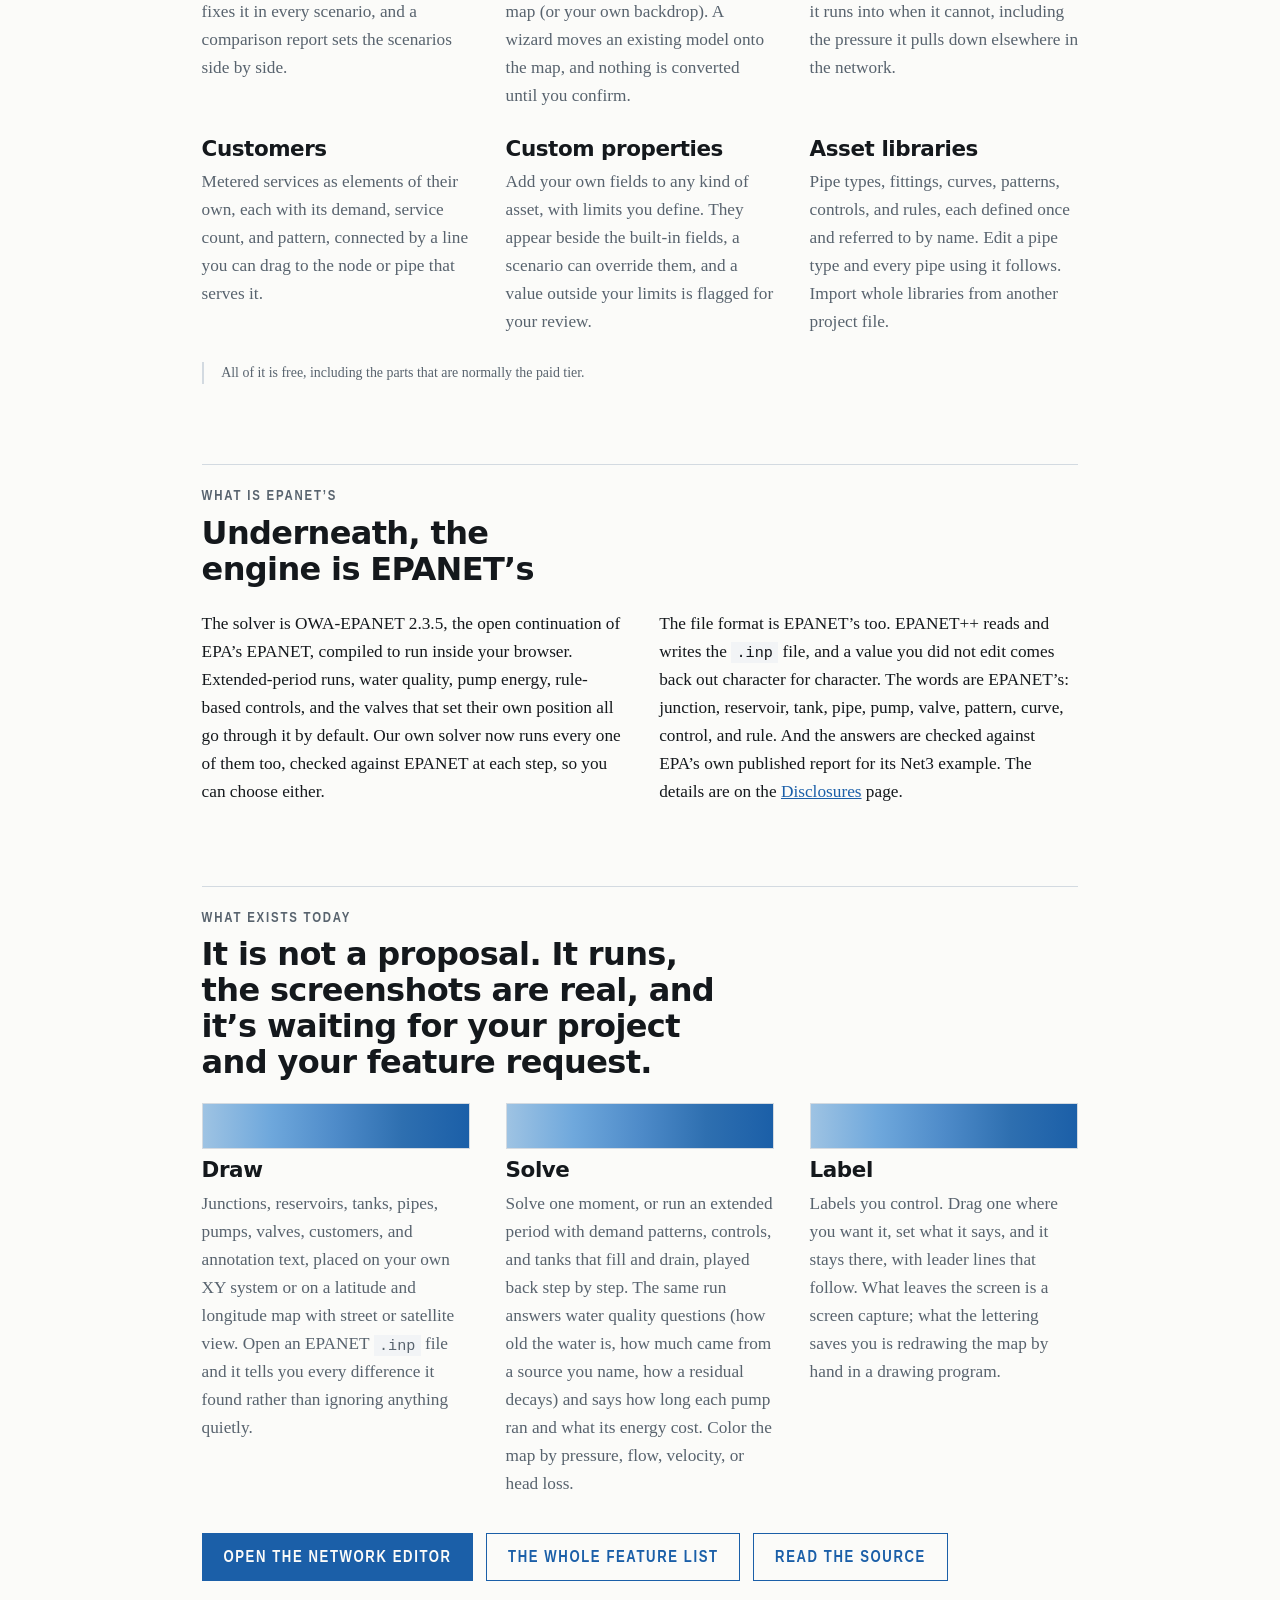
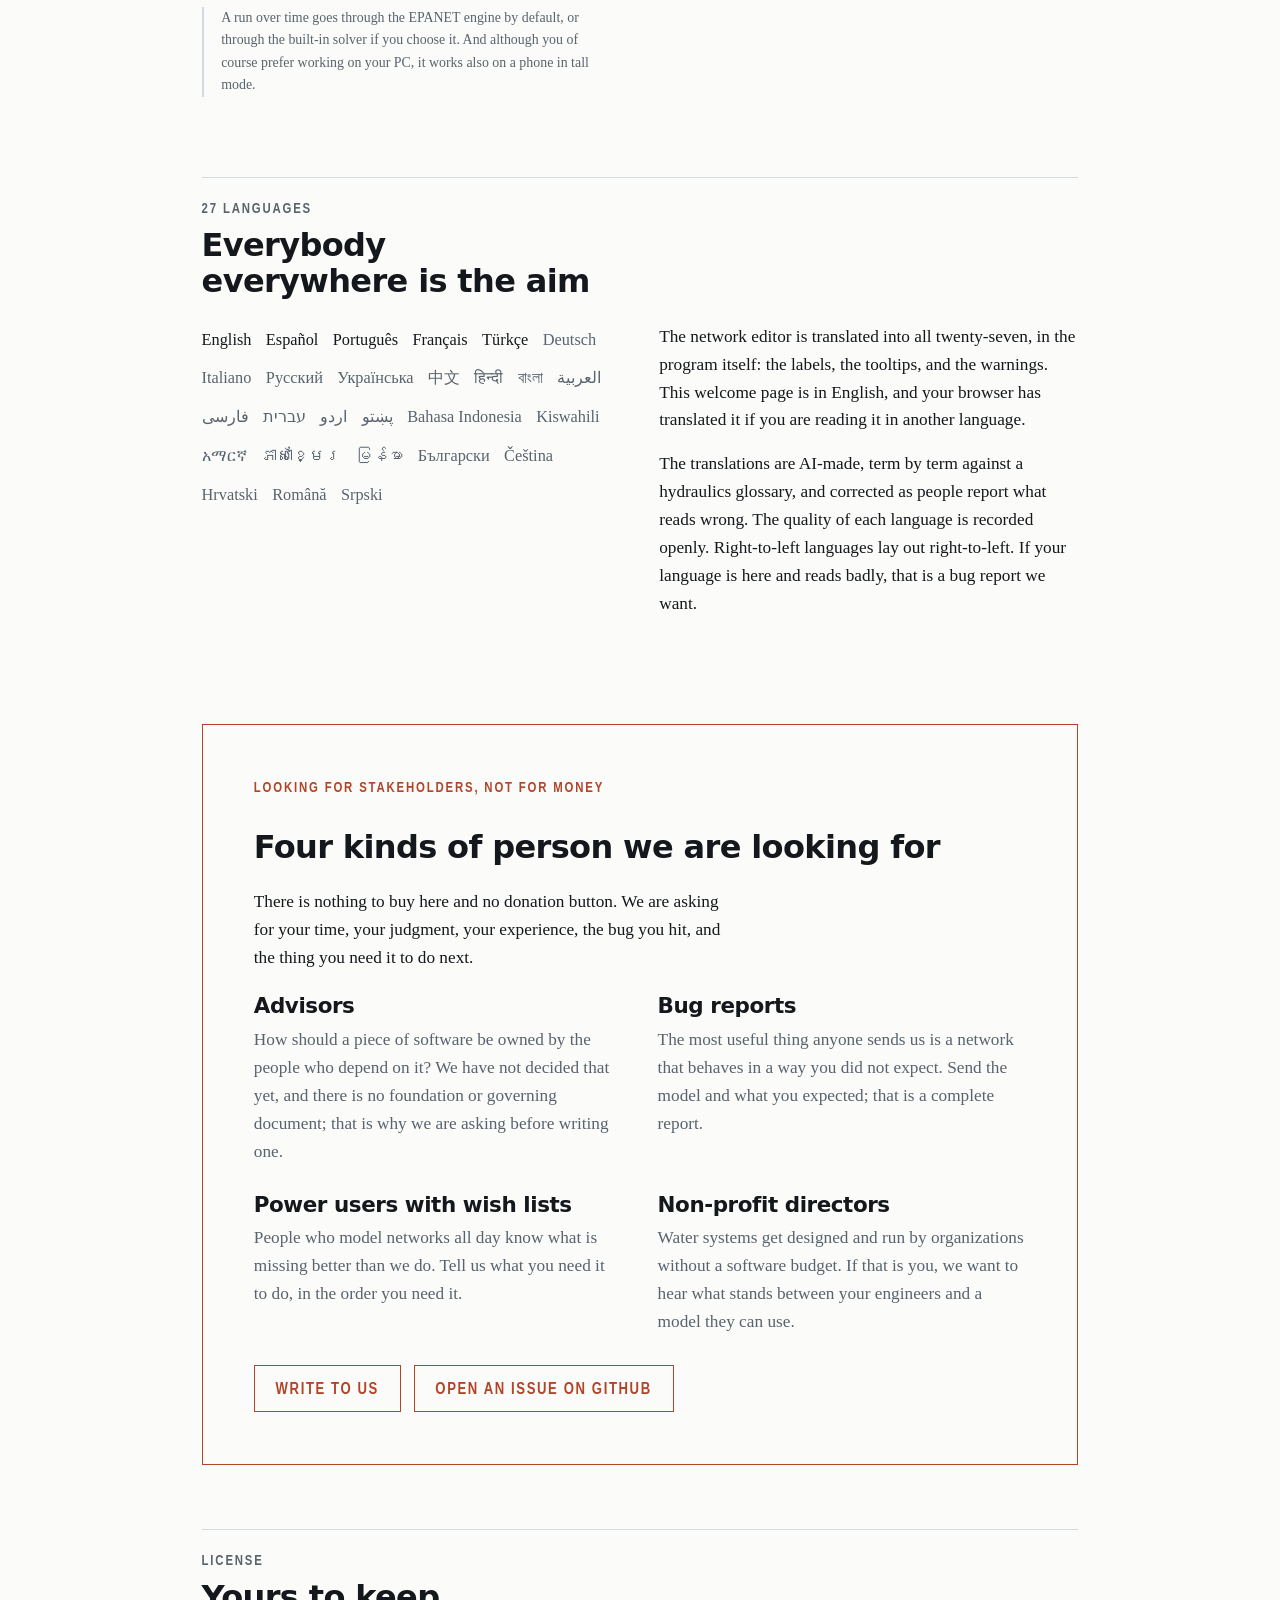
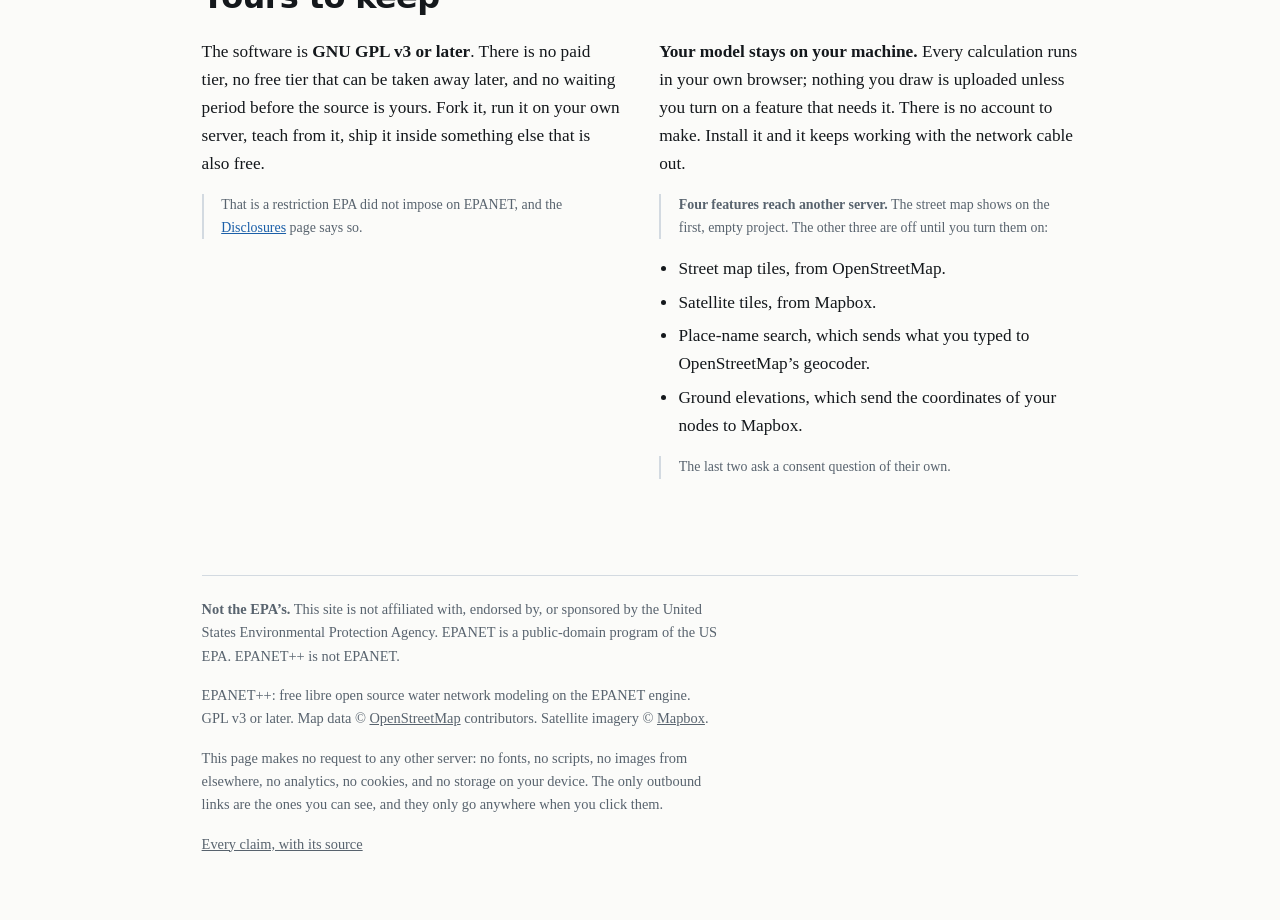
==== commit 380089ab: "Tagline: the EPANET legacy, extended Co-Authored-By: Claude Opus 5.5 <noreply@anthropic.com>" ====
--- a/index.html
+++ b/index.html
@@ -6,14 +6,14 @@
 <link rel="icon" href="favicon.svg" type="image/svg+xml">
 <link rel="icon" href="icon-192.png" type="image/png" sizes="192x192">
 <link rel="apple-touch-icon" href="icon-192.png">
-<title>EPANET++ · the EPANET engine, extended</title>
-<meta name="description" content="A free, GPL-licensed water network editor built on the EPANET engine, extended with scenarios, a world map, fire flow, customers, custom properties, and asset libraries. Not EPANET, and not affiliated with the EPA.">
+<title>EPANET++ · the EPANET legacy, extended</title>
+<meta name="description" content="A free, GPL-licensed water network editor built on the EPANET legacy, extended with scenarios, a world map, fire flow, customers, custom properties, and asset libraries. Not EPANET, and not affiliated with the EPA.">
 <link rel="canonical" href="https://epanet-plus-plus.org/">
 <meta property="og:type" content="website">
 <meta property="og:site_name" content="EPANET++">
 <meta property="og:url" content="https://epanet-plus-plus.org/">
-<meta property="og:title" content="EPANET++ · the EPANET engine, extended">
-<meta property="og:description" content="A free, GPL-licensed water network editor built on the EPANET engine, extended with scenarios, a world map, fire flow, customers, custom properties, and asset libraries. Not EPANET, and not affiliated with the EPA.">
+<meta property="og:title" content="EPANET++ · the EPANET legacy, extended">
+<meta property="og:description" content="A free, GPL-licensed water network editor built on the EPANET legacy, extended with scenarios, a world map, fire flow, customers, custom properties, and asset libraries. Not EPANET, and not affiliated with the EPA.">
 <meta property="og:image" content="https://epanet-plus-plus.org/img/0082.png">
 <meta property="og:image:width" content="1921">
 <meta property="og:image:height" content="920">
@@ -65,7 +65,7 @@
 	<div class="hero">
 		<div class="hero-grid">
 			<div>
-				<p class="label">The EPANET engine, extended</p>
+				<p class="label">The EPANET legacy, extended</p>
 				<!-- HEADLINE AND LEDE ARE TOM'S WORDING (2026-09-27), made exact about the engine on his instruction the same day. Do not edit a word of
 				     either without his ruling. The sentence "We are still finding out what EPANET can
 				     do that we cannot, and we say so." was REMOVED on his instruction; do not restore
